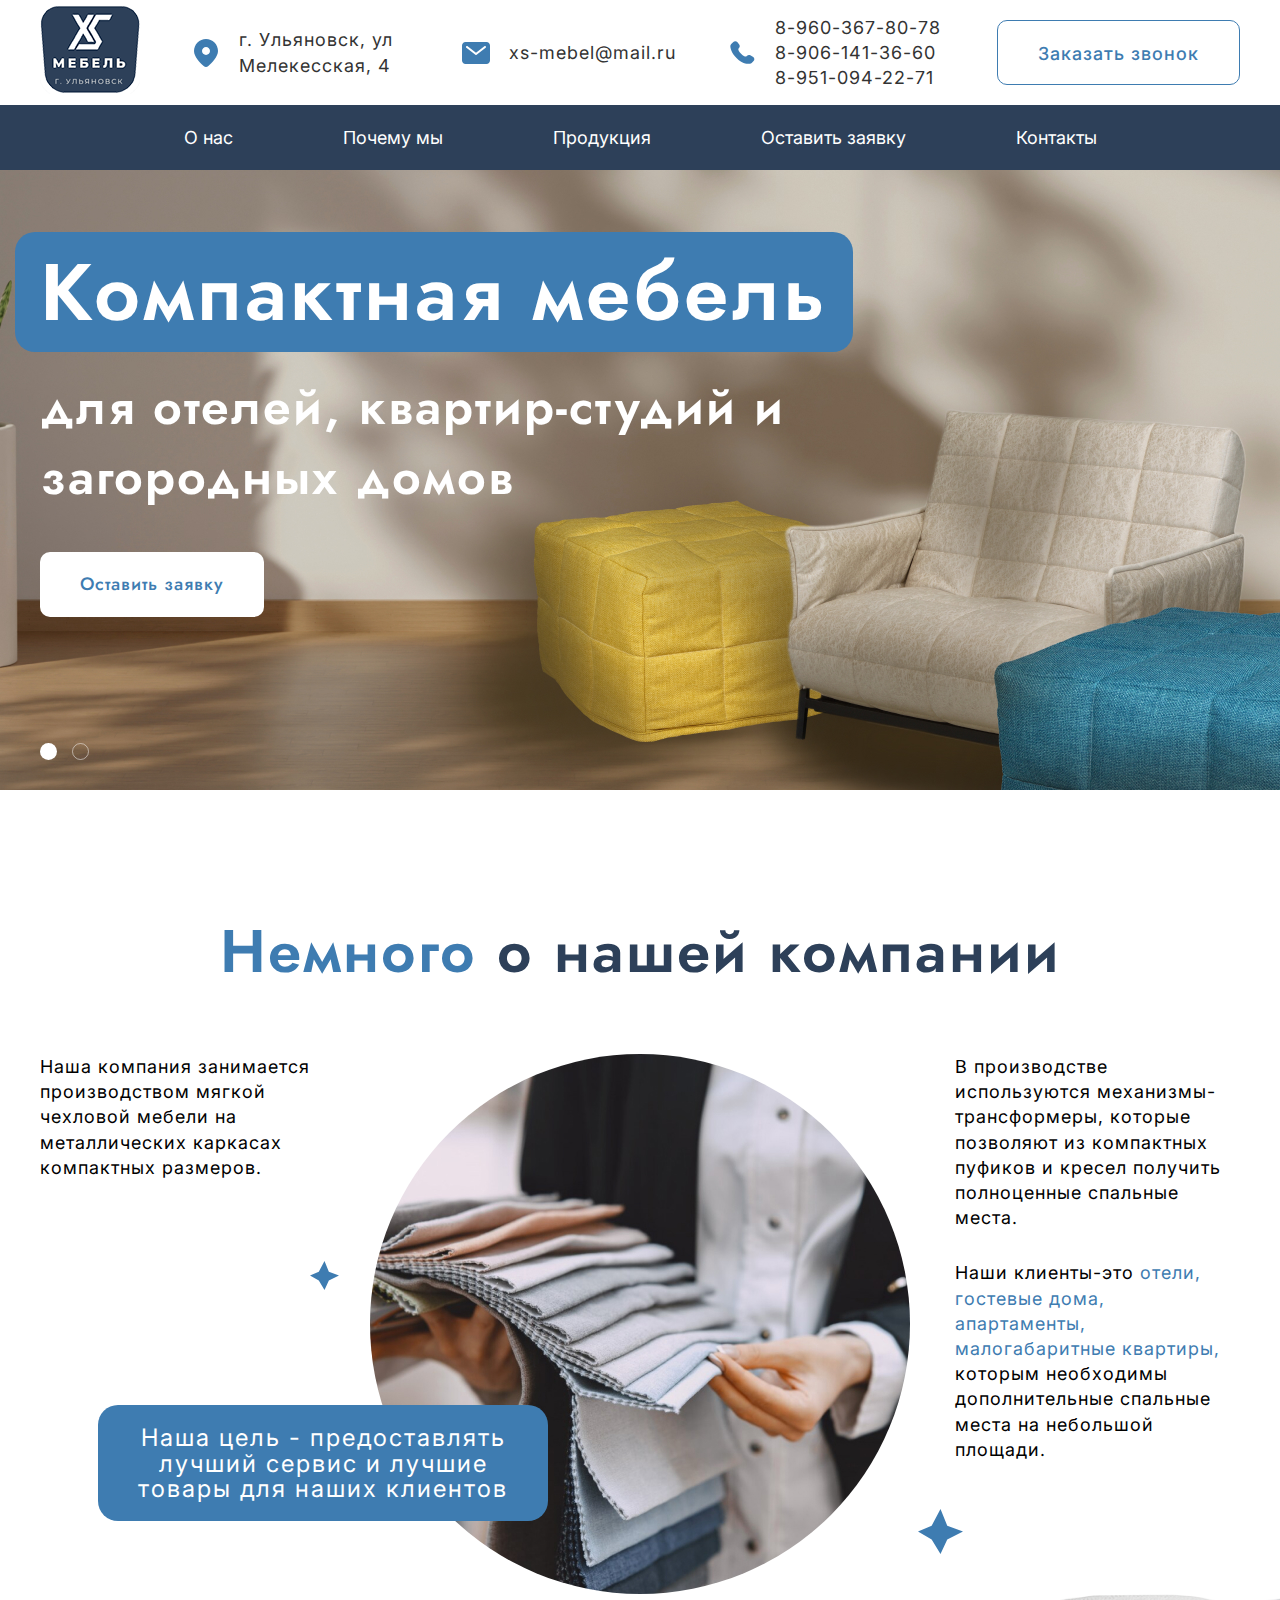
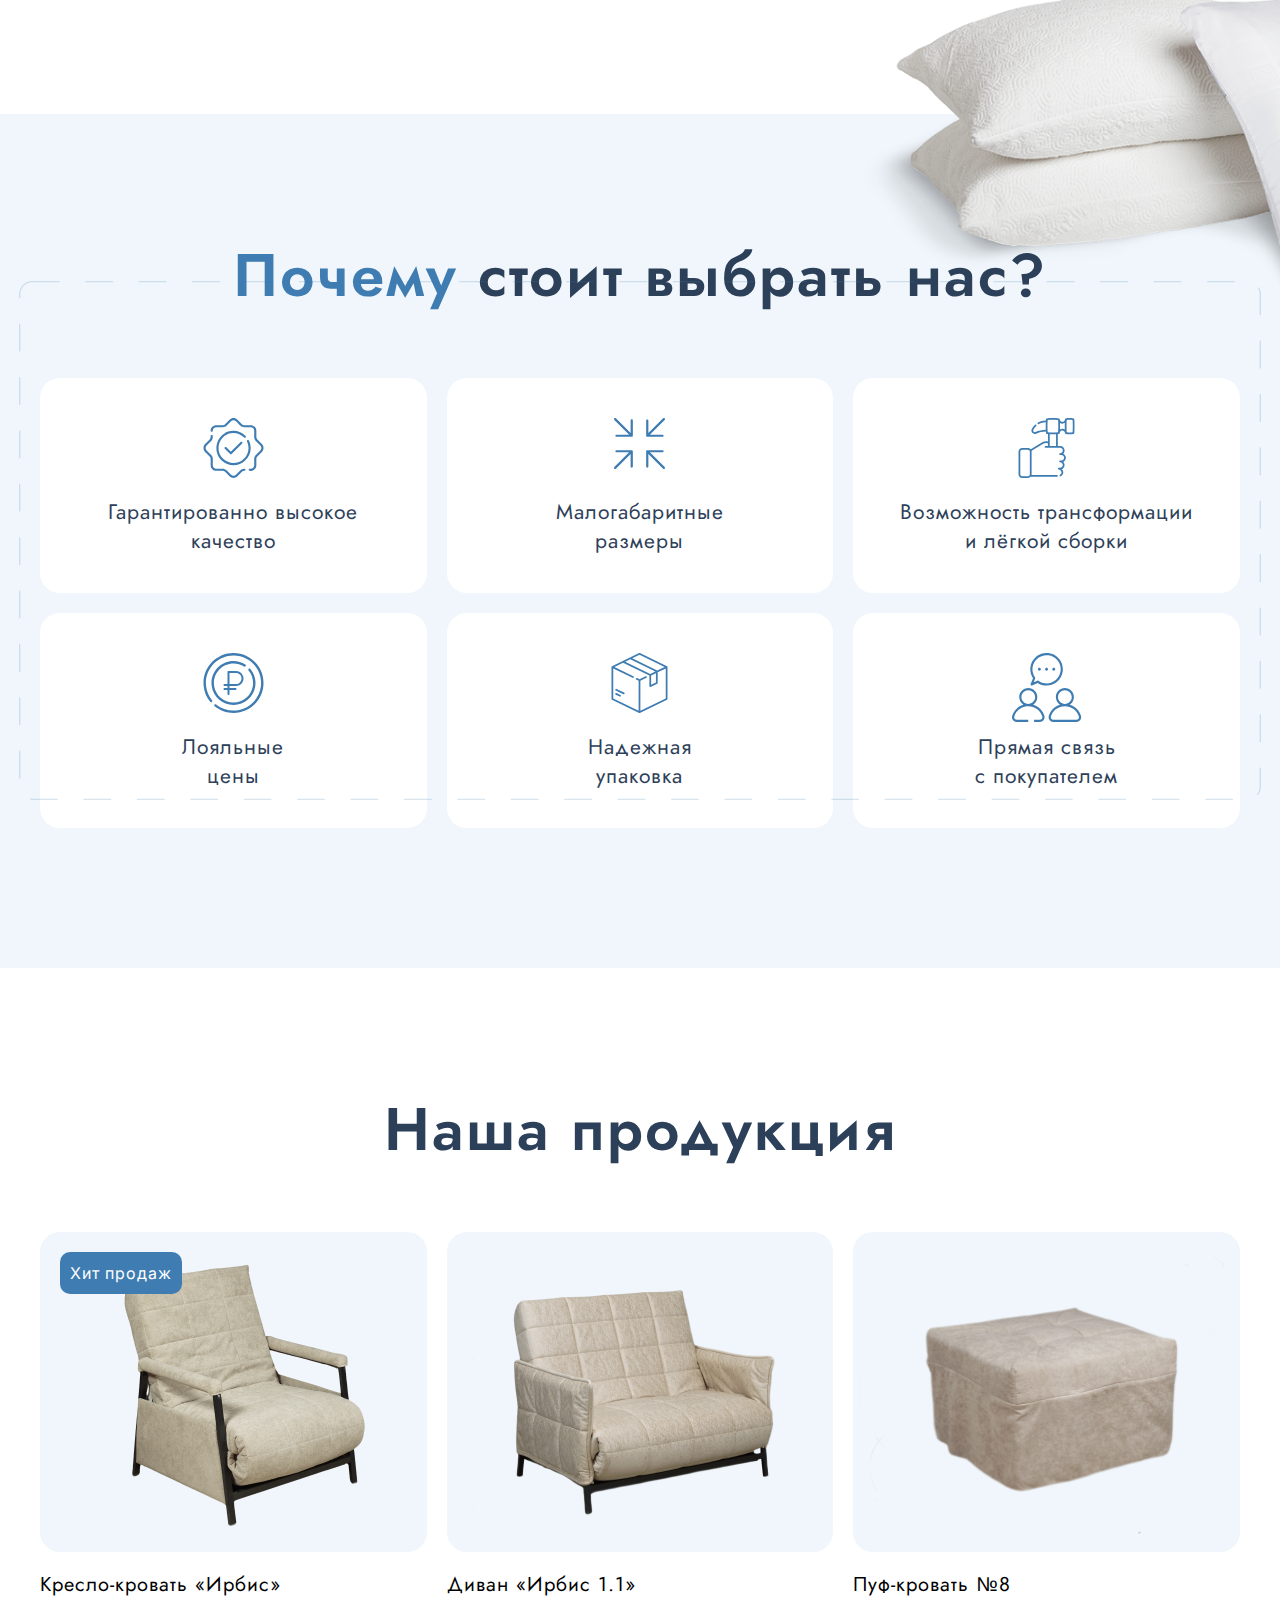
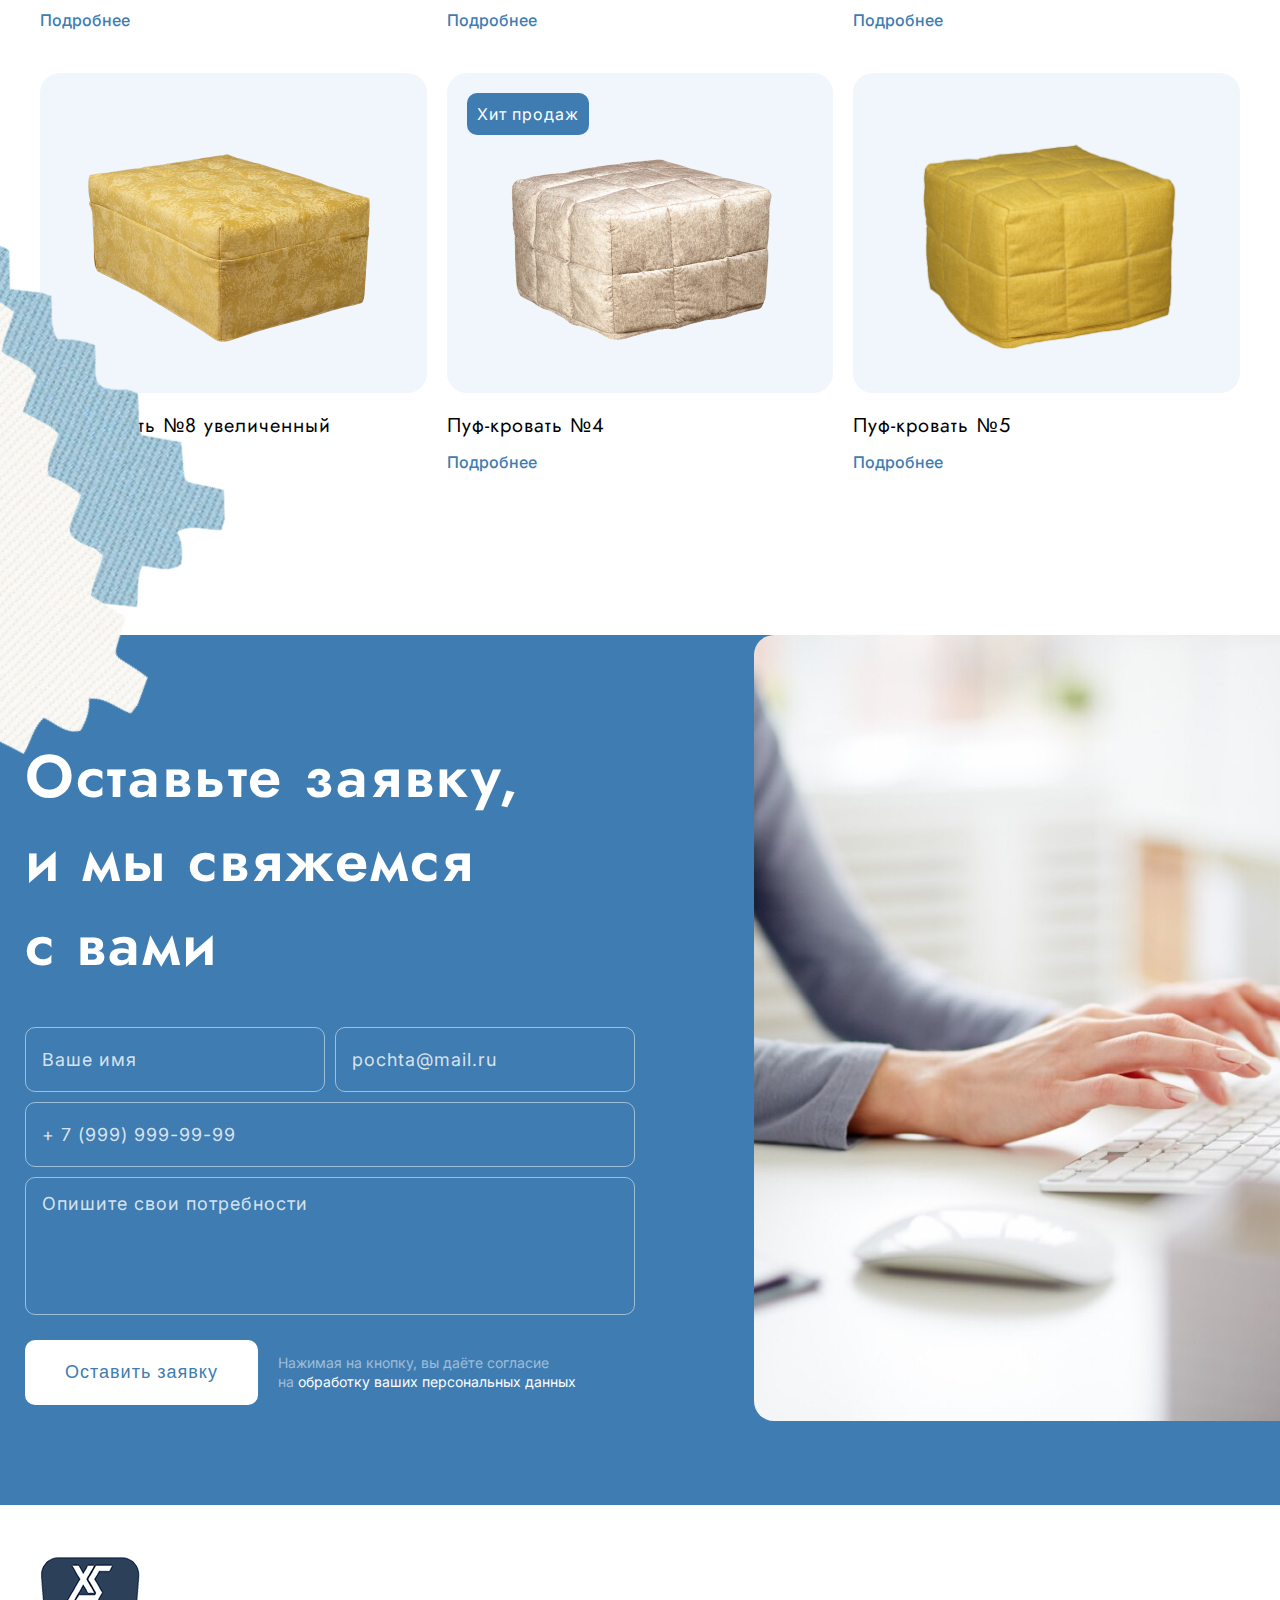
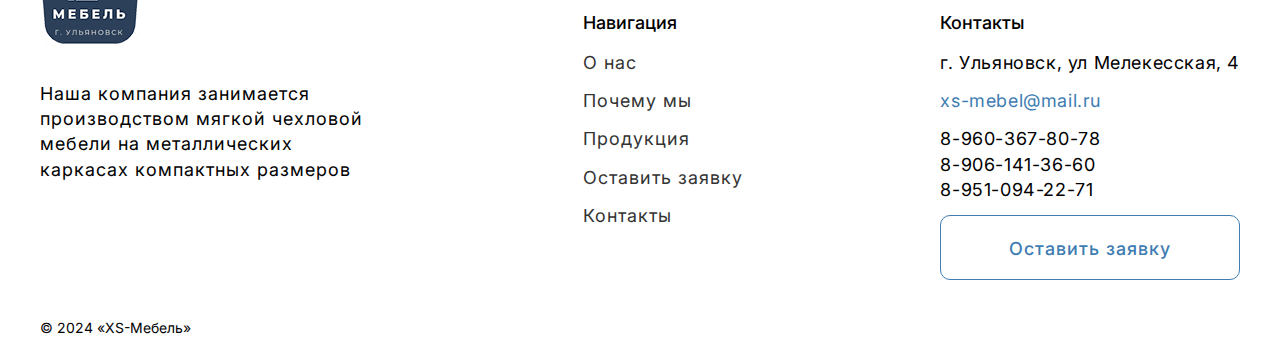
==== index.html @ f1bb25cf "init" ====
<!DOCTYPE html>
<html lang="en">
<head>
	<meta charset="UTF-8">
	<meta http-equiv="X-UA-Compatible" content="IE=edge">
	<meta name="viewport" content="width=device-width, initial-scale=1.0">
	<title>Document</title>
	<link rel="stylesheet" href="css/normalize.css">
	<link rel="stylesheet" href="css/swiper-bundle.min.css">
	<link rel="stylesheet" href="css/style.css">
	<link rel="stylesheet" href="css/media.css">

	<!--[if lt IE 9]>
		<script src="https://oss.maxcdn.com/html5shiv/3.7.2/html5shiv.min.js"></script>
		<script src="https://oss.maxcdn.com/respond/1.4.2/respond.min.js"></script>
	<![endif]-->

</head>
<body>
	<div class="page">
		<header class="header">
			<div class="container">
				<div class="header-row">
					<div class="logo">
						<a href="#"><img src="images/logo.png" alt=""></a>
					</div>
					<div class="header-contacts">
						<a href="#">
							<i class="icon-marker"></i>
							г. Ульяновск, ул Мелекесская, 4
						</a>
					</div>
					<div class="header-contacts">
						<a href="#">
							<i class="icon-mail"></i>
							xs-mebel@mail.ru
						</a>
					</div>
					<div class="header-contacts header-contacts__phone">
						<i class="icon-phone"></i>
						<div>
							<a href="tel:+89603678078">8-960-367-80-78</a>
							<a href="tel:+89061413660">8-906-141-36-60</a>
							<a href="tel:+89510942271">8-951-094-22-71</a>
						</div>
					</div>
					<div class="header-btn">
						<a href="#" class="button button-border">Заказать звонок</a>
					</div>
					<a class="menu-btn">
						<span></span>
					</a>
				</div>
			</div>
			<div class="navigation">
				<div class="sm-visible">
					<div class="navigation-title">
						Меню
					</div>
				</div>
				<ul class="navigation-list">
					<li><a href="#">О нас</a></li>
					<li><a href="#">Почему мы</a></li>
					<li><a href="#">Продукция</a></li>
					<li><a href="#">Оставить заявку</a></li>
					<li><a href="#">Контакты</a></li>
				</ul>
				<div class="sm-visible">
					<div class="header-contacts">
						<a href="#">
							<i class="icon-marker"></i>
							г. Ульяновск, ул Мелекесская, 4
						</a>
					</div>
					<div class="header-contacts">
						<a href="#">
							<i class="icon-mail"></i>
							xs-mebel@mail.ru
						</a>
					</div>
					<div class="header-contacts header-contacts__phone">
						<i class="icon-phone"></i>
						<div>
							<a href="tel:+89603678078">8-960-367-80-78</a>
							<a href="tel:+89061413660">8-906-141-36-60</a>
							<a href="tel:+89510942271">8-951-094-22-71</a>
						</div>
					</div>
				</div>
			</div>
		</header>
		<section class="section-slider">
			<div class="main-slider">
				<div class="swiper">
					<div class="swiper-wrapper">
						<div class="swiper-slide">
							<div class="slider-item" style="background-image: url(sources/slide1.jpg);">
								<div class="container">
									<div class="slider-item__title">
										<span>Компактная мебель</span>
									</div>
									<p>для отелей, квартир-студий и загородных домов</p>
									<div class="slider-item__btn">
										<a href="#" class="button button-base">Оставить заявку</a>
									</div>
								</div>
							</div>
						</div>
						<div class="swiper-slide">
							<div class="slider-item" style="background-image: url(sources/slide1.jpg);">
								<div class="container">
									<div class="slider-item__title">
										<span>Компактная мебель</span>
									</div>
									<p>для отелей, квартир-студий и загородных домов</p>
									<div class="slider-item__btn">
										<a href="#" class="button button-base">Оставить заявку</a>
									</div>
								</div>
							</div>
						</div>
					</div>
				</div>
				<div class="swiper-pagination"></div>
			</div>
		</section>
		<section class="section-about" id="section-about">
			<div class="container">
				<div class="section-title">
					<span>Немного</span> о нашей компании
				</div>
				<div class="about-row">
					<div class="about-col1">
						<div class="about-text">
							<p>Наша компания занимается производством мягкой чехловой мебели на металлических каркасах компактных  размеров.</p>
						</div>
					</div>
					<div class="about-col2">
						<div class="about-img">
							<img src="images/about-img.jpg" alt="">
							<div class="about-img__text">
								Наша цель - предоставлять лучший сервис и лучшие товары для наших клиентов
							</div>
						</div>
					</div>
					<div class="about-col3">
						<div class="about-text">
							<p>В производстве используются механизмы-трансформеры, которые позволяют из компактных пуфиков и кресел  получить полноценные спальные места.</p>
		
							<p>Наши клиенты-это <span>отели, гостевые дома, апартаменты, малогабаритные квартиры,</span> которым необходимы  дополнительные спальные места на небольшой площади.</p>
						</div>
					</div>
				</div>
			</div>
		</section>
		<section class="why-section">
			<div class="container">
				<div class="section-title">
					<span>Почему</span> стоит выбрать нас?
				</div>
				<div class="row why-row">
					<div class="col-4">
						<div class="why-item">
							<a href="#" class="why-item__link"></a>
							<div class="why-item__img">
								<img src="images/why-icon1.svg" alt="">
							</div>
							<span>Гарантированно высокое качество</span>
						</div>
					</div>
					<div class="col-4">
						<div class="why-item">
							<a href="#" class="why-item__link"></a>
							<div class="why-item__img">
								<img src="images/why-icon2.svg" alt="">
							</div>
							<span>Малогабаритные<br> размеры</span>
						</div>
					</div>
					<div class="col-4">
						<div class="why-item">
							<a href="#" class="why-item__link"></a>
							<div class="why-item__img">
								<img src="images/why-icon3.svg" alt="">
							</div>
							<span>Возможность трансформации<br> и лёгкой сборки</span>
						</div>
					</div>
					<div class="col-4">
						<div class="why-item">
							<a href="#" class="why-item__link"></a>
							<div class="why-item__img">
								<img src="images/why-icon4.svg" alt="">
							</div>
							<span>Лояльные<br> цены</span>
						</div>
					</div>
					<div class="col-4">
						<div class="why-item">
							<a href="#" class="why-item__link"></a>
							<div class="why-item__img">
								<img src="images/why-icon5.svg" alt="">
							</div>
							<span>Надежная<br> упаковка</span>
						</div>
					</div>
					<div class="col-4">
						<div class="why-item">
							<div class="why-item__img">
								<img src="images/why-icon6.svg" alt="">
							</div>
							<span>Прямая связь<br> с покупателем</span>
						</div>
					</div>
				</div>
			</div>
			<div class="why-bg"></div>
		</section>
		<section class="product-section">
			<div class="container">
				<div class="section-title">
					Наша продукция
				</div>
				<div class="row product-row">
					<div class="col-4">
						<div class="product-item">
							<div class="product-item__tag">Хит продаж</div>
							<div class="product-item__img">
								<a href="#"><img src="sources/product1.png" alt=""></a>
							</div>
							<div class="product-item__desc">
								<div class="product-item__title">Кресло-кровать «Ирбис»</div>
							</div>
							<div class="product-item__more">
								<a href="#">Подробнее</a>
							</div>
						</div>
					</div>
					<div class="col-4">
						<div class="product-item">
							<div class="product-item__img">
								<a href="#"><img src="sources/product2.png" alt=""></a>
							</div>
							<div class="product-item__desc">
								<div class="product-item__title">Диван «Ирбис 1.1»</div>
							</div>
							<div class="product-item__more">
								<a href="#">Подробнее</a>
							</div>
						</div>
					</div>
					<div class="col-4">
						<div class="product-item">
							<div class="product-item__img">
								<a href="#"><img src="sources/product3.png" alt=""></a>
							</div>
							<div class="product-item__desc">
								<div class="product-item__title">Пуф-кровать №8</div>
							</div>
							<div class="product-item__more">
								<a href="#">Подробнее</a>
							</div>
						</div>
					</div>
					<div class="col-4">
						<div class="product-item">
							<div class="product-item__img">
								<a href="#"><img src="sources/product4.png" alt=""></a>
							</div>
							<div class="product-item__desc">
								<div class="product-item__title">Пуф-кровать №8 увеличенный </div>
							</div>
							<div class="product-item__more">
								<a href="#">Подробнее</a>
							</div>
						</div>
					</div>
					<div class="col-4">
						<div class="product-item">
							<div class="product-item__tag">Хит продаж</div>
							<div class="product-item__img">
								<a href="#"><img src="sources/product5.png" alt=""></a>
							</div>
							<div class="product-item__desc">
								<div class="product-item__title">Пуф-кровать №4</div>
							</div>
							<div class="product-item__more">
								<a href="#">Подробнее</a>
							</div>
						</div>
					</div>
					<div class="col-4">
						<div class="product-item">
							<div class="product-item__img">
								<a href="#"><img src="sources/product6.png" alt=""></a>
							</div>
							<div class="product-item__desc">
								<div class="product-item__title">Пуф-кровать №5</div>
							</div>
							<div class="product-item__more">
								<a href="#">Подробнее</a>
							</div>
						</div>
					</div>
				</div>
			</div>
		</section>
		<section class="contact-section">
			<div class="contact-row">
				<div class="contact-col">
					<div class="section-title">
						Оставьте заявку, и мы свяжемся с вами
					</div>
					<div class="contact-form">
						<div class="contact-form__row">
							<div class="contact-form__col">
								<input type="text" class="input" placeholder="Ваше имя">
							</div>
							<div class="contact-form__col">
								<input type="text" class="input" placeholder="pochta@mail.ru">
								<!-- <input type="text" class="input error-input" placeholder="pochta@mail.ru"> -->
							</div>
						</div>
						<div class="contact-form__row">
							<div class="contact-form__col">
								<input type="text" class="input" placeholder="+ 7 (999) 999-99-99">
							</div>
						</div>
						<div class="contact-form__row">
							<div class="contact-form__col">
								<textarea name="" id="" class="textarea" placeholder="Опишите свои потребности"></textarea>
							</div>
						</div>
						<div class="contact-form__control">
							<div class="contact-form__btn">
								<button class="button button-white">
									Оставить заявку
								</button>
							</div>
							<div class="contact-form__text">
								Нажимая на кнопку, вы даёте согласие<br> на <a href="#">обработку ваших персональных данных</a>
							</div>
						</div>
					</div>
				</div>
				<div class="contact-img"></div>
			</div>
		</section>
		<footer class="footer">
			<div class="container">
				<div class="footer-row">
					<div class="footer-col1">
						<div class="f-logo">
							<a href="#"><img src="images/logo.png" alt=""></a>
						</div>
						<div class="footer-text">
							Наша компания занимается производством мягкой чехловой мебели на металлических каркасах компактных  размеров
						</div>
					</div>
					<div class="footer-col2">
						<h3>Навигация</h3>
						<ul class="footer-nav">
							<li><a href="#">О нас</a></li>
							<li><a href="#">Почему мы</a></li>
							<li><a href="#">Продукция</a></li>
							<li><a href="#">Оставить заявку</a></li>
							<li><a href="#">Контакты</a></li>
						</ul>
					</div>
					<div class="footer-col3">
						<h3>Контакты</h3>
						<div class="footer-contact">
							г. Ульяновск, ул Мелекесская, 4
						</div>
						<div class="footer-contact">
							<a href="mailto:xs-mebel@mail.ru">xs-mebel@mail.ru</a>
						</div>
						<div class="footer-contact">
							8-960-367-80-78 <br>
							8-906-141-36-60 <br>
							8-951-094-22-71
						</div>
						<div class="footer-contact__btn">
							<a href="#" class="button button-border">Оставить заявку</a>
						</div>
					</div>
				</div>
				<div class="copyright">
					© 2024 «XS-Мебель»
				</div>
			</div>
		</footer>
	</div>
	<script src="js/jquery-3.4.1.min.js"></script>
	<script src="js/swiper-bundle.min.js"></script>
	<script src="js/script.js"></script>

</body>
</html>
---- css/style.css ----
@import url("https://fonts.googleapis.com/css2?family=Inter:wght@100..900&family=Jost:ital,wght@0,100..900;1,100..900&display=swap");
body {
  font-family: "Inter", sans-serif;
  font-size: 18px;
  line-height: 140%;
}

.clearfix:before,
.clearfix:after {
  content: " ";
  display: table;
}

.clearfix:after {
  clear: both;
}

:root {
  --color-black: #333333;
  --main-blue: #3E7CB1;
  --main-accent: #2D4059;
}

* {
  box-sizing: border-box;
  -webkit-box-sizing: border-box;
  -moz-box-sizing: border-box;
  -o-box-sizing: border-box;
  outline: none;
}

.page {
  overflow: hidden;
  position: relative;
}

.container {
  max-width: 1230px;
  padding: 0 15px;
  margin: 0 auto;
}

.header-row {
  height: 105px;
  display: flex;
  align-items: center;
}

.header-contacts {
  display: flex;
  align-items: center;
  max-width: 220px;
  font-size: 18px;
  letter-spacing: 1px;
  line-height: 140%;
  margin-right: 50px;
}

.header-contacts a {
  color: var(--color-black);
  display: flex;
  align-items: center;
  text-decoration: none;
}

.logo {
  margin-right: 50px;
}

.icon-marker {
  display: inline-block;
  width: 32px;
  min-width: 32px;
  height: 32px;
  background: url(../images/marker.svg) no-repeat center;
  margin-right: 17px;
}

.icon-mail {
  display: inline-block;
  width: 32px;
  min-width: 32px;
  height: 32px;
  background: url(../images/mail.svg) no-repeat center;
  margin-right: 17px;
}

.icon-phone {
  display: inline-block;
  width: 32px;
  min-width: 32px;
  height: 32px;
  background: url(../images/phone.svg) no-repeat center;
  margin-right: 17px;
}

.header-btn {
  margin-left: auto;
}

.button {
  height: 65px;
  line-height: 65px;
  display: inline-block;
  border-radius: 10px;
  text-decoration: none;
  padding: 0 40px;
  font-size: 18px;
  letter-spacing: 1px;
  font-weight: 500;
  transition: all ease .3s;
  text-align: center;
  cursor: pointer;
}

.button.button-border {
  border: 1px solid var(--main-blue);
  color: var(--main-blue);
}

.button.button-border:hover {
  background: var(--main-blue);
  color: #fff;
}

.button.button-base {
  background: #fff;
  color: var(--main-blue);
}

.button.button-base:hover {
  background: var(--main-blue);
  color: #fff;
}

.button.button-white {
  background: #fff;
  color: var(--main-blue);
  border: none;
}

.button.button-white:hover {
  opacity: .8;
}

.navigation {
  background: var(--main-accent);
}

.navigation-list {
  display: flex;
  justify-content: center;
  height: 65px;
  align-items: center;
  margin: 0;
  padding: 0;
  list-style: none;
}

.navigation-list li {
  margin: 0 55px;
}

.navigation-list li a {
  color: #fff;
  text-decoration: none;
  position: relative;
}

.navigation-list li a:before {
  content: "";
  display: block;
  position: absolute;
  left: 50%;
  transform: translate(-50%, 0);
  height: 2px;
  background: #fff;
  width: 0%;
  bottom: -3px;
  transition: all ease .3s;
}

.navigation-list li a:hover:before {
  width: 100%;
}

.slider-item {
  height: 620px;
  background-size: cover;
  background-repeat: no-repeat;
  background-position: center;
  padding-top: 62px;
  font-family: "Jost", sans-serif;
  color: #fff;
}

.slider-item p {
  font-size: 50px;
  margin: 0 0 40px;
  line-height: 140%;
  letter-spacing: 2px;
  font-weight: 600;
  max-width: 860px;
}

.slider-item__title {
  margin-left: -25px;
  margin-bottom: 20px;
  max-width: 860px;
}

.slider-item__title span {
  display: inline-block;
  background: var(--main-blue);
  font-size: 80px;
  line-height: 150%;
  font-weight: 600;
  border-radius: 20px;
  padding: 0 25px;
  letter-spacing: 3px;
}

.main-slider {
  position: relative;
}

.main-slider .swiper-pagination {
  max-width: 1200px;
  left: 50% !important;
  transform: translate(-50%, 0);
  width: 100%;
  display: flex;
  align-items: flex-start;
  bottom: 30px !important;
}

.main-slider .swiper-pagination .swiper-pagination-bullet {
  background: transparent !important;
  border: 1px solid rgba(255, 255, 255, 0.5);
  opacity: 1 !important;
  width: 17px;
  height: 17px;
  margin: 0 15px 0 0 !important;
}

.main-slider .swiper-pagination .swiper-pagination-bullet.swiper-pagination-bullet-active {
  background: #fff !important;
}

.section-about {
  padding: 120px 0;
}

.section-title {
  text-align: center;
  font-family: "Jost", sans-serif;
  font-size: 60px;
  letter-spacing: 2px;
  line-height: 140%;
  font-weight: 600;
  margin-bottom: 60px;
  color: var(--main-accent);
}

.section-title span {
  color: var(--main-blue);
}

.about-row {
  display: flex;
  justify-content: space-between;
}

.about-col1 {
  max-width: 285px;
}

.about-img {
  width: 540px;
  height: 540px;
  position: relative;
}

.about-img img {
  display: block;
  width: 100%;
  height: 100%;
  border-radius: 50%;
}

.about-img:after, .about-img:before {
  content: "";
  display: block;
  position: absolute;
  background: url(../images/star.svg) no-repeat center;
  background-size: 100%;
}

.about-img:after {
  width: 29px;
  height: 29px;
  left: -60px;
  top: 207px;
}

.about-img:before {
  width: 45px;
  height: 45px;
  right: -53px;
  bottom: 40px;
}

.about-col3 {
  max-width: 285px;
}

.about-text {
  letter-spacing: 1px;
}

.about-text p {
  margin: 0 0 30px;
}

.about-text p span {
  color: var(--main-blue);
}

.about-img__text {
  position: absolute;
  width: 450px;
  background: var(--main-blue);
  color: #fff;
  font-size: 24px;
  letter-spacing: 2px;
  text-align: center;
  padding: 20px 30px;
  border-radius: 20px;
  bottom: 73px;
  left: -272px;
}

.why-section {
  padding: 120px 0;
  background: #F0F6FB;
  position: relative;
}

.why-section:before {
  content: "";
  display: block;
  position: absolute;
  width: 443px;
  height: 370px;
  right: 0;
  top: -148px;
  z-index: 2;
  background: url(../images/why-img1.png) no-repeat center;
}

.why-bg {
  position: absolute;
  width: 100%;
  height: 100%;
  top: 0;
  background: url(../images/border.svg) no-repeat center;
  background-size: 97%;
  pointer-events: none;
}

.row {
  display: flex;
  margin: 0 -10px;
  flex-wrap: wrap;
}

.col-4 {
  width: 33.333%;
  padding: 0 10px;
}

.why-item {
  background: #fff;
  border-radius: 20px;
  height: 215px;
  padding: 40px 30px;
  text-align: center;
  font-family: "Jost", sans-serif;
  margin-bottom: 20px;
  position: relative;
}

.why-item span {
  display: block;
  color: var(--main-accent);
  font-size: 21px;
  letter-spacing: 1px;
  line-height: 140%;
}

.why-item__link {
  position: absolute;
  width: 100%;
  height: 100%;
  left: 0;
  top: 0;
  z-index: 2;
}

.why-item__img {
  height: 60px;
  margin-bottom: 20px;
}

.product-section {
  padding: 120px 0;
  position: relative;
}

.product-section:after {
  content: "";
  display: block;
  position: absolute;
  left: 0;
  bottom: -120px;
  width: 226px;
  height: 511px;
  background: url(../images/product-bg.png) no-repeat center;
}

.product-item__img {
  background: #F0F6FB;
  border-radius: 20px;
  margin-bottom: 20px;
  height: 320px;
  position: relative;
}

.product-item__img img {
  display: block;
  max-width: 100%;
  max-height: 100%;
  object-fit: cover;
  transition: all ease .6s;
}

.product-item__img a {
  display: flex;
  justify-content: center;
  align-items: center;
  width: 100%;
  height: 100%;
  position: absolute;
}

.product-item__img:hover img {
  transform: scale(1.1);
}

.product-item {
  position: relative;
  margin-bottom: 40px;
}

.product-item__tag {
  position: absolute;
  z-index: 2;
  left: 20px;
  top: 20px;
  background: var(--main-blue);
  color: #fff;
  height: 42px;
  line-height: 42px;
  font-size: 16px;
  letter-spacing: 1px;
  padding: 0 10px;
  border-radius: 10px;
}

.product-item__title {
  font-size: 20px;
  font-family: "Jost", sans-serif;
  letter-spacing: 1px;
  margin-bottom: 10px;
}

.product-item__more a {
  color: var(--main-blue);
  text-decoration: none;
  font-size: 16px;
  font-weight: 500;
}

.contact-section {
  background: var(--main-blue);
}

.contact-col {
  padding: 100px 95px 100px calc((100vw - 1230px) / 2);
}

.contact-col .section-title {
  color: #fff;
  text-align: left;
  margin-bottom: 40px;
}

.contact-row {
  display: flex;
}

.contact-img {
  min-width: 41.0934%;
  height: 786px;
  background: url(../images/contact-bg.jpg) no-repeat center;
  margin-left: auto;
  border-radius: 20px 0 0 20px;
}

.input {
  display: block;
  height: 65px;
  border-radius: 10px;
  padding: 0 16px;
  border: 1px solid rgba(255, 255, 255, 0.5);
  background: transparent;
  font-size: 18px;
  color: #fff;
  font-family: "Inter", sans-serif;
  letter-spacing: 1px;
  width: 100%;
}

.input::placeholder {
  color: rgba(255, 255, 255, 0.8);
}

.input.error-input {
  border-color: #E82828;
  color: #E82828;
}

.input.error-input::placeholder {
  color: #E82828;
}

.textarea {
  display: block;
  height: 138px;
  border-radius: 10px;
  padding: 16px;
  border: 1px solid rgba(255, 255, 255, 0.5);
  background: transparent;
  font-size: 18px;
  color: #fff;
  font-family: "Inter", sans-serif;
  letter-spacing: 1px;
  width: 100%;
  resize: none;
}

.textarea::placeholder {
  color: rgba(255, 255, 255, 0.8);
}

.contact-form__row {
  display: flex;
  justify-content: space-between;
  gap: 10px;
  margin-bottom: 10px;
}

.contact-form__col {
  flex: 1;
}

.contact-form {
  max-width: 610px;
}

.contact-form__control {
  margin-top: 25px;
  display: flex;
  align-items: center;
}

.contact-form__text {
  color: rgba(255, 255, 255, 0.5);
  font-size: 14px;
  line-height: 140%;
}

.contact-form__text a {
  color: #fff;
  text-decoration: none;
}

.contact-form__btn {
  margin-right: 20px;
}

.footer {
  padding: 50px 0 20px;
}

.footer h3 {
  margin: 0 0 15px;
  font-size: 18px;
  font-weight: 500;
}

.footer-row {
  display: flex;
  justify-content: space-between;
  margin-bottom: 35px;
}

.footer-col1 {
  max-width: 345px;
}

.footer-text {
  letter-spacing: 1px;
}

.f-logo {
  margin-bottom: 30px;
}

.footer-nav {
  margin: 0;
  padding: 0;
  list-style: none;
}

.footer-nav li {
  margin-bottom: 13px;
}

.footer-nav li a {
  letter-spacing: 1px;
  color: #333;
  text-decoration: none;
}

.footer-nav li a:hover {
  color: var(--main-blue);
}

.footer-col3 {
  max-width: 313px;
  padding-top: 55px;
}

.footer-col2 {
  padding-top: 55px;
}

.footer-contact__btn .button {
  width: 100%;
}

.footer-contact {
  margin-bottom: 13px;
  letter-spacing: 0.6px;
}

.footer-contact a {
  color: var(--main-blue);
  text-decoration: none;
}

.copyright {
  font-size: 14px;
}

.menu-btn {
  display: none;
  position: relative;
}

.menu-btn span {
  display: block;
  height: 2px;
  width: 32px;
  position: relative;
  background: #fff;
  right: 0;
  margin-top: -2.5px;
  transition: all ease .3s;
  border-radius: 2px;
}

.menu-btn span:before,
.menu-btn span:after {
  content: " ";
  display: block;
  height: 2px;
  width: 32px;
  position: absolute;
  background: #fff;
  border-radius: 2px;
  right: 0;
}

.menu-btn span:before {
  top: -10px;
  transition-property: top, transform;
  transition-duration: 0.2s;
}

.menu-btn span:after {
  bottom: -10px;
  transition-property: bottom, transform;
  transition-duration: 0.2s;
}

.menu-btn.active span {
  background: transparent;
}

.menu-btn.active span:before {
  top: 0;
  transform: rotate(45deg);
  -webkit-transform: rotate(45deg);
  -moz-transform: rotate(45deg);
  -o-transform: rotate(45deg);
}

.menu-btn.active span:after {
  bottom: 0;
  transform: rotate(-45deg);
  -webkit-transform: rotate(-45deg);
  -moz-transform: rotate(-45deg);
  -o-transform: rotate(-45deg);
}

.sm-visible {
  display: none;
}

.overlay {
  position: fixed;
  left: 0;
  top: 0;
  width: 100vw;
  height: 100vh;
  background: rgba(0, 0, 0, 0.4);
  z-index: 10;
}

.breadcrumbs {
  margin: 40px 0 80px;
}

.breadcrumbs-list {
  margin: 0;
  padding: 0;
  list-style: none;
  display: flex;
}

.breadcrumbs-list li {
  margin-right: 15px;
  color: var(--main-blue);
  position: relative;
  font-size: 14px;
}

.breadcrumbs-list li:after {
  content: "/";
  display: block;
  position: absolute;
  top: 0;
  right: -11px;
  color: #333;
}

.breadcrumbs-list li:last-child:after {
  display: none;
}

.breadcrumbs-list li a {
  color: #333;
  text-decoration: none;
}

.product-row {
  display: flex;
}

.product-img {
  width: 585px;
  margin-right: 82px;
}

.product-slider {
  background: #F0F6FB;
  border-radius: 20px;
  margin-bottom: 10px;
}

.product-slider img {
  max-width: 100%;
}

.product-thumb {
  position: relative;
}

.product-thumb .swiper-slide {
  width: 149px;
}

.product-thumb .swiper-button-next,
.product-thumb .swiper-button-prev {
  width: 64px;
  height: 64px;
  border-radius: 50%;
  border: 4px solid #F0F6FB;
  top: 50%;
  margin-top: -32px;
  background: #fff url(../images/slide-arrow2.svg) no-repeat center;
}

.product-thumb .swiper-button-next::after,
.product-thumb .swiper-button-prev::after {
  display: none;
}

.product-thumb .swiper-button-next:hover,
.product-thumb .swiper-button-prev:hover {
  background: var(--main-blue) url(../images/slide-arrow.svg) no-repeat center;
}

.product-thumb .swiper-button-prev {
  transform: rotate(180deg);
  left: -32px;
}

.product-thumb .swiper-button-next {
  right: -32px;
}

.product-thumb__img {
  height: 122px;
  background: #F0F6FB;
  border-radius: 20px;
  cursor: pointer;
}

.product-thumb__img img {
  width: 100%;
  transition: all ease .3s;
}

.swiper-slide-thumb-active .product-thumb__img img {
  transform: scale(1.1);
}

.product-desc {
  flex: 1;
}

.product-title {
  font-size: 60px;
  font-weight: 600;
  font-family: "Jost", sans-serif;
  color: var(--main-accent);
  letter-spacing: 2px;
  margin-bottom: 20px;
  line-height: 140%;
}

.product-text {
  letter-spacing: 1px;
  margin-bottom: 47px;
}

.product-info__list {
  margin: 0;
  padding: 0;
  list-style: none;
}

.product-info__list li {
  display: flex;
  justify-content: space-between;
  margin-bottom: 25px;
  align-items: center;
}

.product-info__list li span:first-child {
  color: #8896A7;
  font-size: 16px;
  font-weight: 500;
}

.product-info__list li span:last-child {
  color: #2D4059;
  font-size: 18px;
  white-space: nowrap;
}

.jq-selectbox {
  position: relative;
}

.jq-selectbox select {
  display: none;
}

.jq-selectbox__select {
  height: 80px;
  line-height: 80px;
  background: #F0F6FB;
  padding: 0 80px 0 20px;
  border-radius: 10px;
  font-size: 16px;
  color: var(--main-blue);
  cursor: pointer;
  position: relative;
}

.jq-selectbox__trigger-arrow {
  width: 40px;
  height: 40px;
  background: url(../images/slide-arrow2.svg) no-repeat center;
  position: absolute;
  top: 20px;
  right: 20px;
  transform: rotate(90deg);
}

.jq-selectbox__dropdown {
  position: absolute;
  background: #F0F6FB;
  border-radius: 10px;
  width: 100%;
  margin-top: 8px;
}

.jq-selectbox__dropdown ul {
  margin: 0;
  padding: 0;
  list-style: none;
  padding: 20px;
  max-height: 188px;
  overflow: auto;
}

.jq-selectbox__dropdown ul li {
  font-size: 16px;
  font-weight: 500;
  margin-bottom: 20px;
  color: var(--main-blue);
  cursor: pointer;
}

.jq-selectbox__dropdown ul li:last-child {
  margin-bottom: 0;
}

.jq-selectbox__dropdown ul li:hover {
  color: var(--main-accent);
}

.jq-selectbox__dropdown ul::-webkit-scrollbar {
  width: 6px;
}

.jq-selectbox__dropdown ul::-webkit-scrollbar-track {
  background: transparent;
}

.jq-selectbox__dropdown ul::-webkit-scrollbar-thumb {
  background: var(--main-blue);
  border-radius: 20px;
}

.product-btn .button {
  width: 100%;
}

.product-select {
  margin-bottom: 15px;
}

.product-select h3 {
  margin: 0 0 10px;
  font-size: 16px;
  font-weight: 500;
  letter-spacing: 1px;
}

.product {
  margin-bottom: 120px;
}

.more-section {
  padding-top: 0 !important;
}

.more-section .section-title {
  text-align: left;
}
/*# sourceMappingURL=style.css.map */
---- css/media.css ----
@media (max-width: 1250px) {
  .container {
    max-width: 1000px;
  }
  body {
    font-size: 16px;
  }
  .logo {
    margin-right: 28px;
  }
  .logo img {
    width: 87px;
  }
  .header-contacts {
    font-size: 16px;
    width: 195px;
    margin-right: 15px;
  }
  .header-btn .button {
    padding: 0 17px;
  }
  .icon-marker {
    margin-right: 10px;
  }
  .icon-mail {
    margin-right: 10px;
  }
  .icon-phone {
    margin-right: 10px;
  }
  .about-img {
    width: 370px;
    height: 370px;
  }
  .about-img:before {
    right: -31px;
    bottom: -44px;
  }
  .about-img:after {
    left: -67px;
    top: 142px;
  }
  .about-col3 {
    max-width: 258px;
  }
  .about-text p {
    margin-bottom: 20px;
  }
  .about-img__text {
    bottom: 30px;
    left: -255px;
    font-size: 20px;
    line-height: 140%;
    letter-spacing: 2px;
    width: 412px;
  }
  .why-bg {
    display: none;
  }
  .why-section {
    padding: 100px 0;
  }
  .why-section:before {
    display: none;
  }
  .why-item {
    height: 247px;
  }
  .product-section:after {
    display: none;
  }
  .contact-col {
    padding-left: 15px;
  }
  .contact-img {
    min-width: 36.8%;
  }
  .footer-col1 {
    max-width: 283px;
  }
  .main-slider .swiper-pagination {
    max-width: 980px;
  }
  .product-img {
    width: 444px;
    margin-right: 46px;
  }
  .product-slider__img {
    height: 540px;
    display: flex;
    justify-content: center;
    align-items: center;
  }
  .product-thumb {
    margin: 0 20px;
  }
  .product-text {
    font-size: 16px;
  }
}

@media (max-width: 1000px) {
  .container {
    max-width: 768px;
  }
  .menu-btn {
    display: flex;
    width: 65px;
    height: 65px;
    background: #3E7CB1;
    border-radius: 50%;
    justify-content: center;
    align-items: center;
    margin-left: 20px;
    z-index: 13;
    cursor: pointer;
  }
  .menu-btn:hover {
    background: #2D4059;
  }
  .header-row .header-contacts {
    display: none;
  }
  .header-btn .button {
    padding: 0 40px;
  }
  .navigation {
    position: absolute;
    background: #fff;
    width: calc(420px + ((100vw - 768px) / 2));
    z-index: 12;
    right: 0;
    top: 0;
    height: 100vh;
    padding-right: calc((100vw - 768px) / 2);
    padding-top: 40px;
    padding-left: 40px;
    transform: translate(100%, 0);
    transition: all ease-in-out .3s;
  }
  .navigation.open {
    transform: translate(0, 0);
  }
  .navigation-list {
    flex-direction: column;
    height: auto;
    align-items: flex-start;
    border-bottom: 1px solid rgba(62, 124, 177, 0.2);
    margin: 0 -40px 40px -40px;
    padding: 0 40px 40px 40px;
  }
  .navigation-list li {
    margin: 0 0 40px;
  }
  .navigation-list li a {
    color: #333;
  }
  .navigation-list li:last-child {
    margin-bottom: 0;
  }
  .sm-visible {
    display: block;
  }
  .navigation-title {
    color: #2D4059;
    font-size: 45px;
    font-weight: 600;
    font-family: "Jost", sans-serif;
    margin-bottom: 50px;
  }
  .header-contacts {
    max-width: 100%;
    width: 100%;
    margin: 0 0 45px;
  }
  .slider-item__title {
    margin-left: -10px;
  }
  .slider-item__title span {
    font-size: 60px;
    line-height: 140%;
  }
  .slider-item {
    height: 460px;
    padding-top: 35px;
  }
  .slider-item p {
    font-size: 40px;
  }
  .main-slider .swiper-pagination {
    max-width: 738px;
  }
  .section-title {
    font-size: 45px;
    margin-bottom: 40px;
  }
  .section-about {
    padding: 100px 0;
  }
  .about-row {
    flex-direction: column;
    position: relative;
  }
  .about-img {
    position: absolute;
    right: 0;
    top: 0;
    width: 338px;
    height: 338px;
  }
  .about-img:before {
    display: none;
  }
  .about-img:after {
    left: -30px;
    top: 45px;
  }
  .about-col1,
  .about-col3 {
    width: 47%;
    max-width: 100%;
  }
  .about-img__text {
    width: 357px;
    bottom: -55px;
    left: 50%;
    transform: translate(-50%, 0);
  }
  .why-section {
    padding: 80px 0;
  }
  .why-row .col-4 {
    width: 50%;
  }
  .why-item {
    height: 218px;
  }
  .product-section {
    padding: 100px 0;
  }
  .product-row .col-4 {
    width: 50%;
  }
  .contact-row {
    flex-direction: column-reverse;
  }
  .contact-img {
    height: 264px;
    width: 100%;
    background-size: cover;
    border-radius: 0 0 20px 20px;
  }
  .contact-col {
    width: 100%;
    padding: 40px 15px 80px;
  }
  .contact-form {
    max-width: 100%;
  }
  .footer-col2 {
    display: none;
  }
  .footer-col3 {
    padding-top: 0;
  }
  .main-slider .swiper-pagination {
    padding: 0 10px;
  }
  .breadcrumbs {
    margin: 40px 0;
  }
  .product .product-row {
    flex-direction: column;
  }
  .product-img {
    width: 100%;
    margin-bottom: 20px;
  }
  .product-slider__img {
    height: 334px;
  }
  .product-slider__img img {
    max-height: 100%;
  }
  .product-title {
    font-size: 45px;
  }
  .product {
    margin-bottom: 100px;
  }
  .more-section .product-row .col-4 {
    width: 33.333%;
    padding: 0 3px;
  }
  .more-section .product-row .product-item__img {
    height: 240px;
  }
}

@media (max-width: 680px) {
  .slider-item {
    height: 625px;
  }
  .main-slider .swiper-pagination {
    justify-content: center;
  }
  .slider-item__title span {
    padding: 0 10px;
  }
  .section-about {
    padding: 80px 0;
  }
  .about-row {
    flex-direction: column;
  }
  .about-img {
    position: relative;
    right: auto;
    top: auto;
  }
  .about-col1,
  .about-col2,
  .about-col3 {
    width: 100%;
  }
  .about-col1 {
    order: 0;
  }
  .about-col2 {
    order: 2;
  }
  .about-col3 {
    order: 1;
    margin-bottom: 30px;
  }
  .about-img {
    width: 390px;
    height: 390px;
    margin: 0 auto;
  }
  .about-img:after {
    display: none;
  }
  .about-img__text {
    width: auto;
    left: -20px;
    right: -20px;
    transform: translate(0, 0);
    bottom: -15px;
  }
  .why-section {
    padding: 60px 0;
  }
  .why-item {
    height: 100%;
    padding: 20px;
  }
  .why-item span {
    font-size: 18px;
  }
  .why-item__img {
    height: 40px;
    margin-bottom: 10px;
  }
  .why-item__img img {
    height: 40px;
  }
  .why-row .col-4 {
    display: flex;
    flex-direction: column;
  }
  .product-section {
    padding: 80px 0;
  }
  .product-row .col-4 {
    width: 100%;
  }
  .product-row .col-4:last-child .product-item {
    margin-bottom: 0;
  }
  .contact-img {
    height: 200px;
  }
  .contact-form__row {
    flex-direction: column;
  }
  .contact-form__control {
    flex-direction: column;
    align-items: flex-start;
  }
  .contact-form__btn {
    width: 100%;
    margin-bottom: 20px;
  }
  .contact-form__btn .button {
    width: 100%;
  }
  .footer-row {
    flex-direction: column;
  }
  .footer-col1 {
    width: 100%;
    max-width: 100%;
    margin-bottom: 30px;
  }
  .footer-text {
    max-width: 343px;
    font-size: 16px;
  }
  .footer {
    padding: 40px 0 20px;
  }
  .footer-contact {
    margin-bottom: 8px;
  }
  .footer-col3 {
    max-width: 100%;
  }
  .footer-contact__btn {
    margin-top: 20px;
  }
  .footer-contact__btn .button {
    text-align: center;
  }
  .navigation {
    width: 100%;
    padding: 40px;
    overflow: auto;
  }
  .logo img {
    width: 73px;
  }
  .more-section .product-row .col-4 {
    width: 100%;
    padding: 0 10px;
  }
  .breadcrumbs {
    margin: 30px 0;
  }
}

@media (max-width: 475px) {
  .header-btn {
    display: none;
  }
  .menu-btn {
    margin-left: auto;
  }
  .slider-item__title span {
    font-size: 40px;
  }
  .slider-item {
    height: 460px;
  }
  .slider-item p {
    font-size: 25px;
  }
  .section-about {
    padding: 60px 0;
  }
  .section-title {
    font-size: 30px;
    margin-bottom: 25px;
  }
  .about-img {
    width: 338px;
    height: 338px;
    margin-bottom: 50px;
  }
  .about-img__text {
    top: 243px;
    bottom: auto;
    left: 0;
    right: 0;
    padding: 20px;
  }
  .why-row .col-4 {
    width: 100%;
  }
  .why-item {
    height: 140px;
  }
  .product-section {
    padding: 60px 0;
  }
  .contact-col {
    padding: 20px;
  }
  .product-slider__img {
    height: 290px;
  }
  .product-thumb {
    margin: 0;
  }
  .product-thumb .swiper-button-prev {
    left: 0;
  }
  .product-thumb .swiper-button-next {
    right: 0;
  }
  .product-title {
    font-size: 30px;
    margin-bottom: 15px;
  }
}
/*# sourceMappingURL=media.css.map */
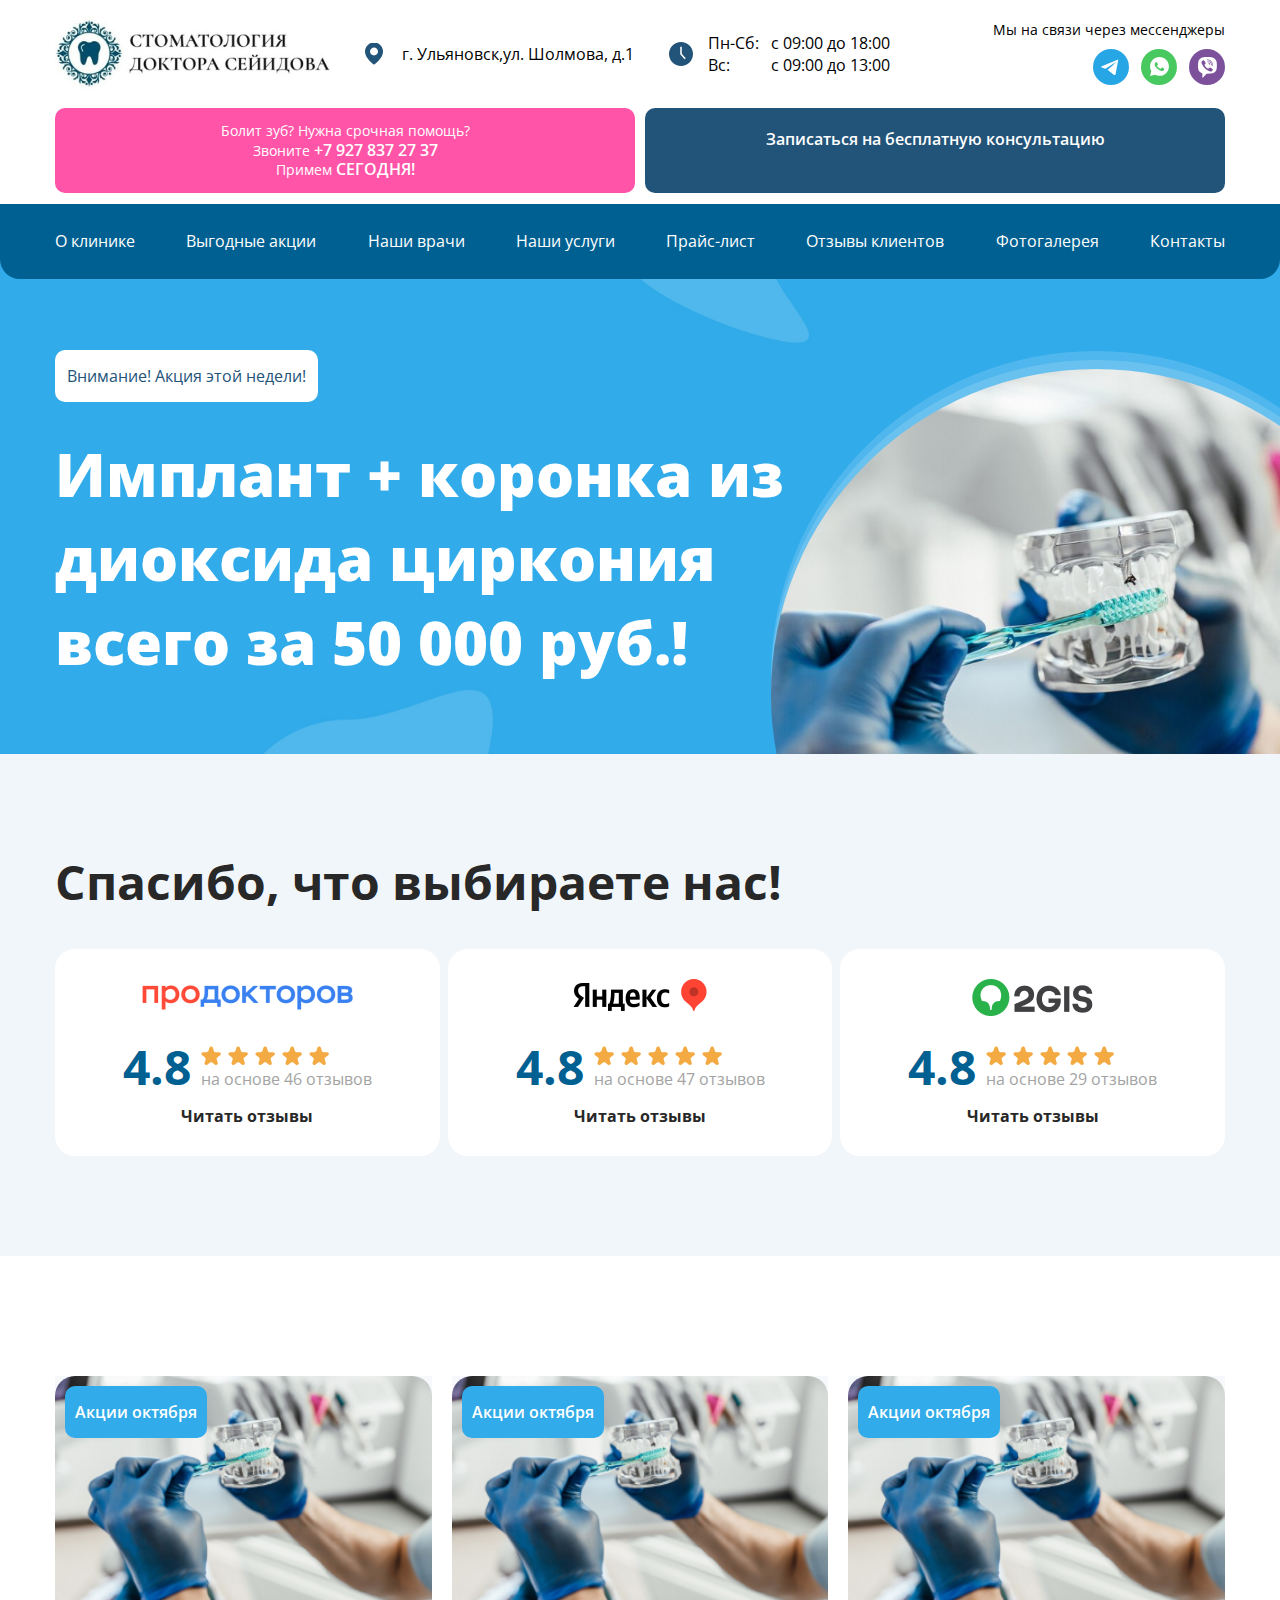
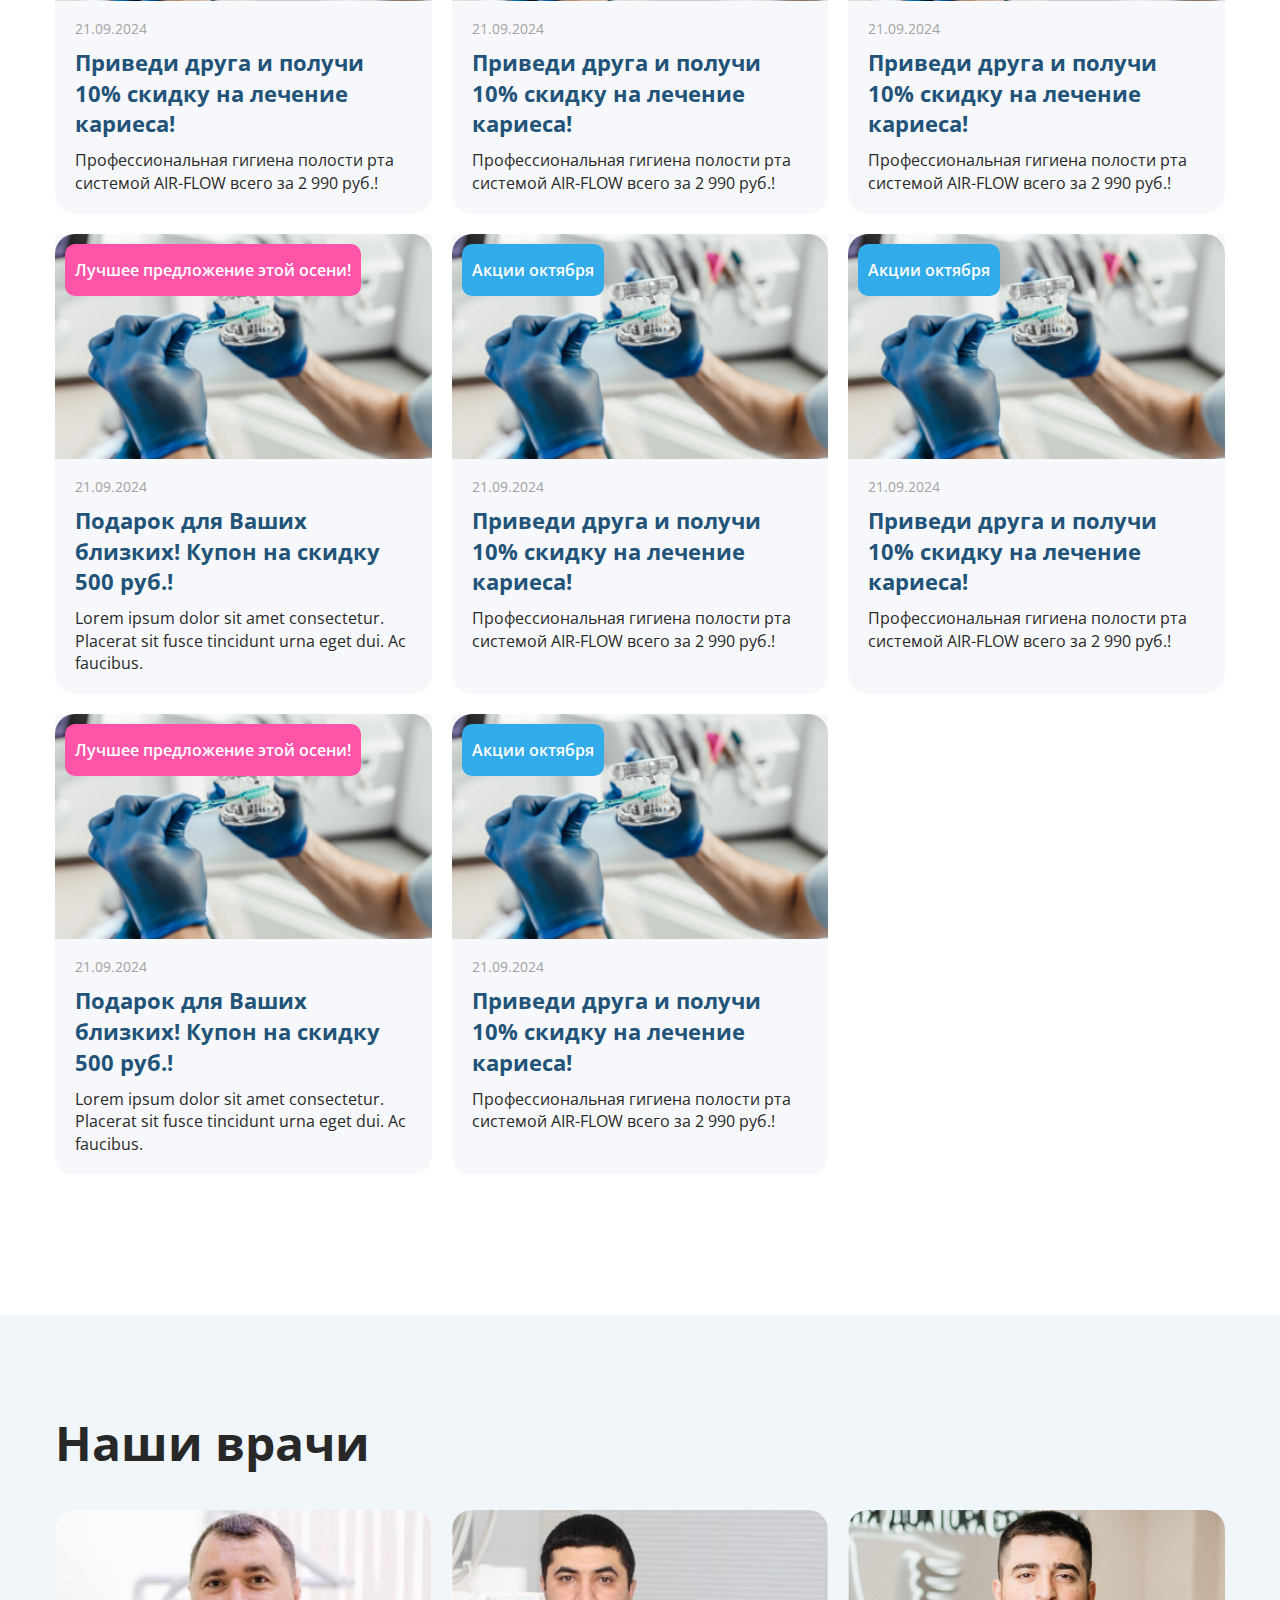
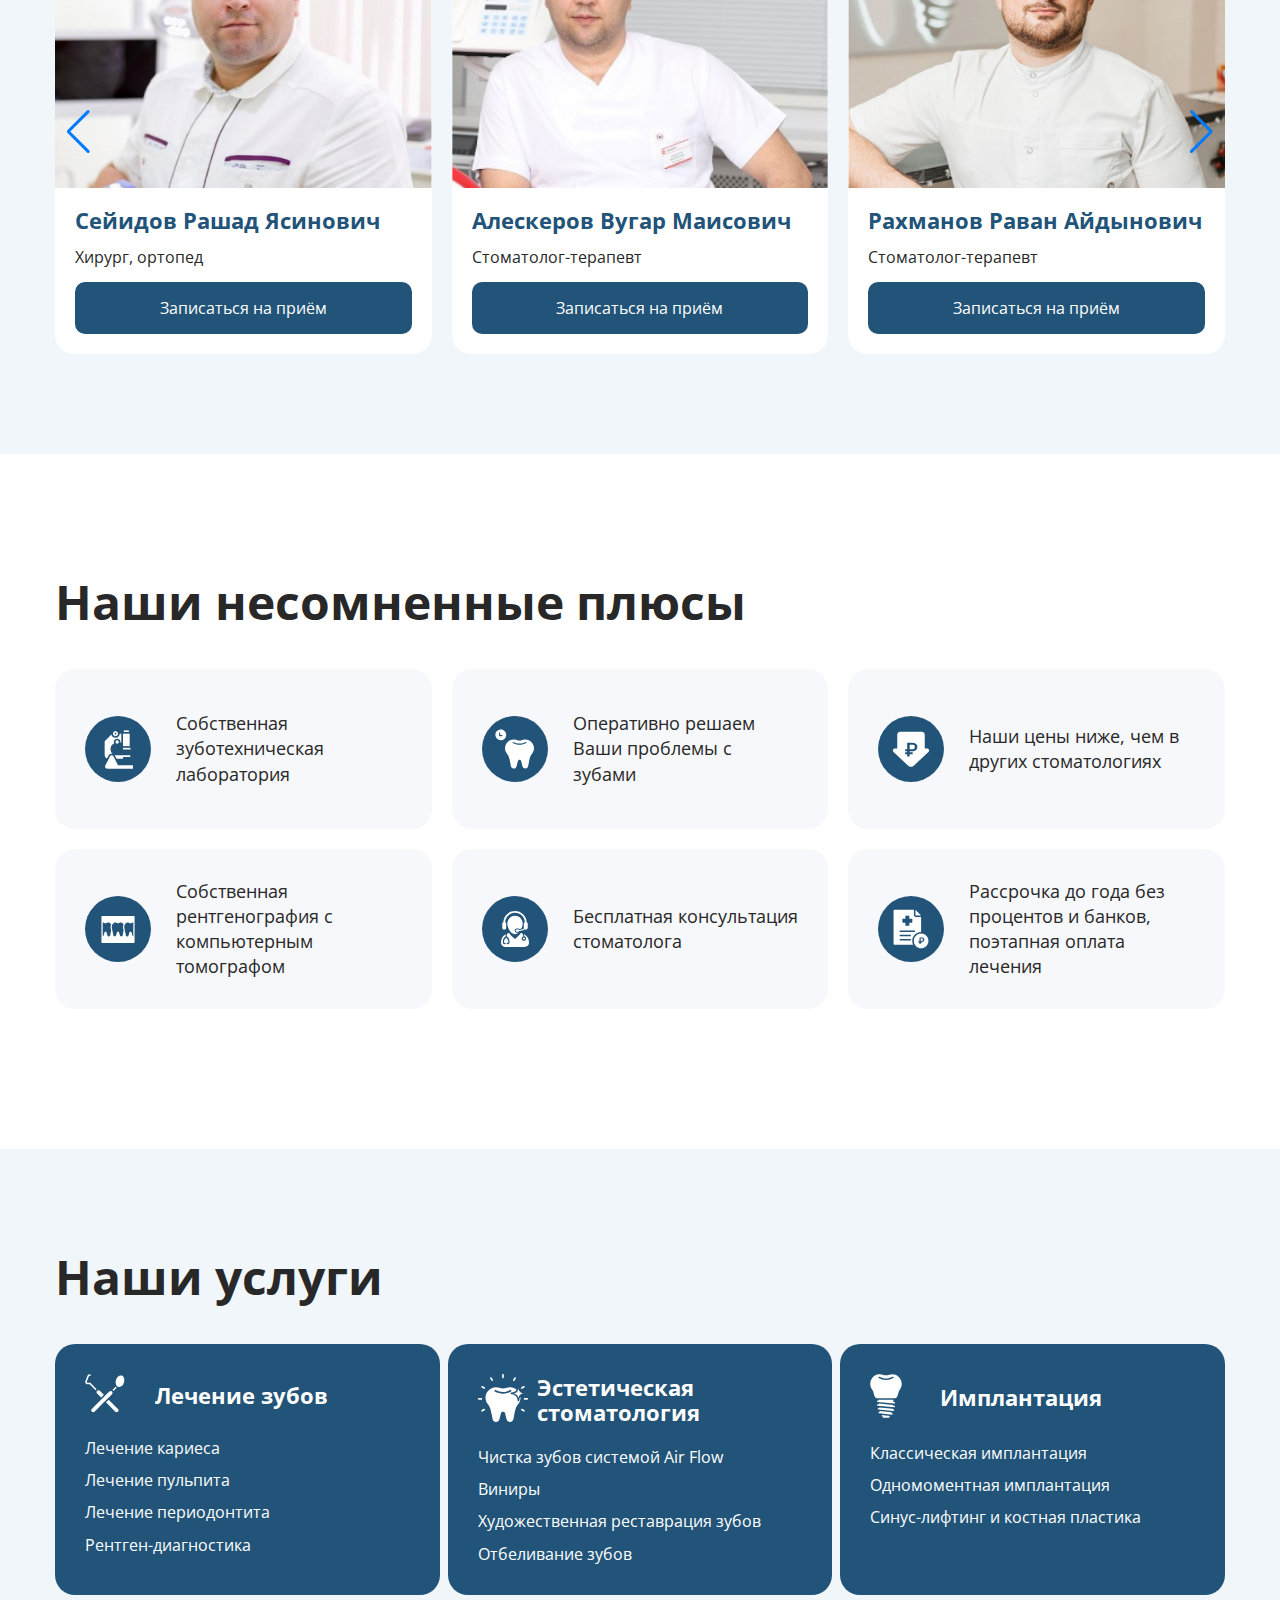
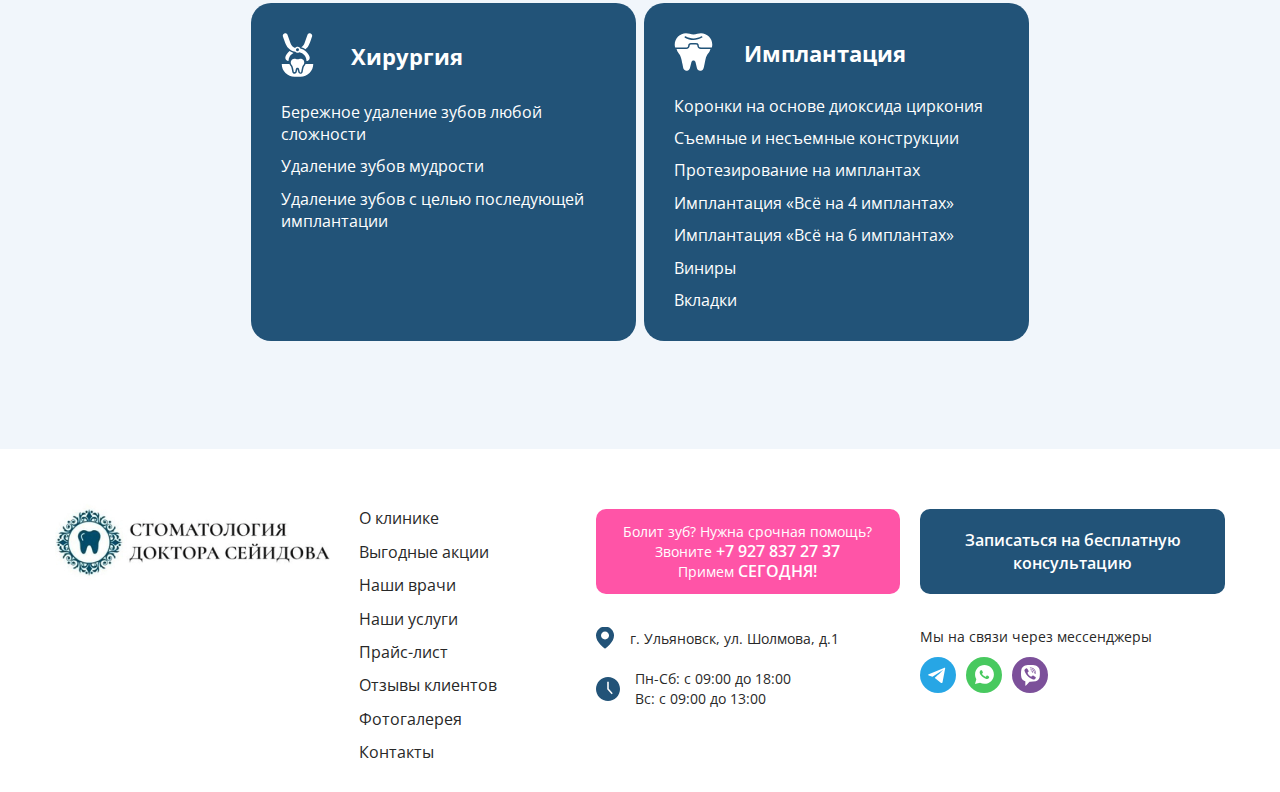
==== commit 3a1cc00c: "init" ====
--- a/index.html
+++ b/index.html
@@ -7,6 +7,7 @@
 	<title>Document</title>
 	<link rel="stylesheet" href="css/normalize.css">
 	<link rel="stylesheet" href="css/swiper-bundle.min.css">
+
 	<link rel="stylesheet" href="css/style.css">
 	<link rel="stylesheet" href="css/media.css">
 
@@ -24,373 +25,675 @@
 					<div class="logo">
 						<a href="#"><img src="images/logo.png" alt=""></a>
 					</div>
-					<div class="header-contacts">
-						<a href="#">
+					<div class="header-group">
+						<div class="header-address">
 							<i class="icon-marker"></i>
-							г. Ульяновск, ул Мелекесская, 4
+							<span>г. Ульяновск,<br>ул. Шолмова, д.1 </span>
+						</div>
+						<div class="header-time">
+							<i class="icon-time"></i>
+							<ul class="header-time__row">
+								<li>
+									<span>Пн-Сб:</span>
+									<div>с 09:00 до 18:00</div>
+								</li>
+								<li>
+									<span>Вс:</span>
+									<div>с 09:00 до 13:00</div>
+								</li>
+							</ul>
+						</div>
+					</div>
+					<div class="social">
+						<span>Мы на связи через мессенджеры</span>
+						<a href="#"><i class="icon-vk"></i></a>
+						<a href="#"><i class="icon-wa"></i></a>
+						<a href="#"><i class="icon-vb"></i></a>
+					</div>
+					<div class="header-btns">
+						<a href="#" class="header-phone__link">
+							Болит зуб? Нужна срочная помощь?<br> Звоните <span>+7 927 837 27 37</span> <br> Примем <span>СЕГОДНЯ!</span>
 						</a>
-					</div>
-					<div class="header-contacts">
-						<a href="#">
-							<i class="icon-mail"></i>
-							xs-mebel@mail.ru
+						<a href="#" class="header-btn__link">
+							Записаться на бесплатную консультацию
 						</a>
 					</div>
-					<div class="header-contacts header-contacts__phone">
-						<i class="icon-phone"></i>
-						<div>
-							<a href="tel:+89603678078">8-960-367-80-78</a>
-							<a href="tel:+89061413660">8-906-141-36-60</a>
-							<a href="tel:+89510942271">8-951-094-22-71</a>
-						</div>
-					</div>
-					<div class="header-btn">
-						<a href="#" class="button button-border">Заказать звонок</a>
-					</div>
-					<a class="menu-btn">
-						<span></span>
-					</a>
-				</div>
-			</div>
-			<div class="navigation">
-				<div class="sm-visible">
-					<div class="navigation-title">
-						Меню
-					</div>
-				</div>
-				<ul class="navigation-list">
-					<li><a href="#">О нас</a></li>
-					<li><a href="#">Почему мы</a></li>
-					<li><a href="#">Продукция</a></li>
-					<li><a href="#">Оставить заявку</a></li>
+					<a href="#" class="menu-btn"></a>
+				</div>
+			</div>
+			<div class="mobile-menu">
+				<ul class="nav-list">
+					<li><a href="#">О клинике</a></li>
+					<li><a href="#">Выгодные акции</a></li>
+					<li><a href="#">Наши врачи</a></li>
+					<li><a href="#">Наши услуги</a></li>
+					<li><a href="#">Прайс-лист </a></li>
+					<li><a href="#">Отзывы клиентов</a></li>
+					<li><a href="#">Фотогалерея</a></li>
 					<li><a href="#">Контакты</a></li>
 				</ul>
-				<div class="sm-visible">
-					<div class="header-contacts">
-						<a href="#">
-							<i class="icon-marker"></i>
-							г. Ульяновск, ул Мелекесская, 4
-						</a>
-					</div>
-					<div class="header-contacts">
-						<a href="#">
-							<i class="icon-mail"></i>
-							xs-mebel@mail.ru
-						</a>
-					</div>
-					<div class="header-contacts header-contacts__phone">
-						<i class="icon-phone"></i>
-						<div>
-							<a href="tel:+89603678078">8-960-367-80-78</a>
-							<a href="tel:+89061413660">8-906-141-36-60</a>
-							<a href="tel:+89510942271">8-951-094-22-71</a>
-						</div>
+				<a href="#" class="header-btn__link">
+					Записаться на бесплатную консультацию
+				</a>
+				<div class="mobile-menu__contacts">
+					<div class="mobile-menu__phone">
+						<a href="tel:+79278372737">+7 927 837 27 37</a>
+					</div>
+					<div class="mobile-menu__address">г. Ульяновск, ул. Шолмова, д.1</div>
+					<ul class="header-time__row">
+						<li>
+							<span>Пн-Сб:</span>
+							<div>с 09:00 до 18:00</div>
+						</li>
+						<li>
+							<span>Вс:</span>
+							<div>с 09:00 до 13:00</div>
+						</li>
+					</ul>
+					<div class="social">
+						<a href="#"><i class="icon-vk"></i></a>
+						<a href="#"><i class="icon-wa"></i></a>
+						<a href="#"><i class="icon-vb"></i></a>
 					</div>
 				</div>
 			</div>
 		</header>
-		<section class="section-slider">
-			<div class="main-slider">
-				<div class="swiper">
-					<div class="swiper-wrapper">
-						<div class="swiper-slide">
-							<div class="slider-item" style="background-image: url(sources/slide1.jpg);">
-								<div class="container">
-									<div class="slider-item__title">
-										<span>Компактная мебель</span>
-									</div>
-									<p>для отелей, квартир-студий и загородных домов</p>
-									<div class="slider-item__btn">
-										<a href="#" class="button button-base">Оставить заявку</a>
-									</div>
-								</div>
-							</div>
-						</div>
-						<div class="swiper-slide">
-							<div class="slider-item" style="background-image: url(sources/slide1.jpg);">
-								<div class="container">
-									<div class="slider-item__title">
-										<span>Компактная мебель</span>
-									</div>
-									<p>для отелей, квартир-студий и загородных домов</p>
-									<div class="slider-item__btn">
-										<a href="#" class="button button-base">Оставить заявку</a>
-									</div>
-								</div>
-							</div>
-						</div>
-					</div>
-				</div>
-				<div class="swiper-pagination"></div>
-			</div>
-		</section>
-		<section class="section-about" id="section-about">
+		<nav class="navigation">
+			<div class="container">
+				<div class="navigation-row">
+					<ul class="nav-list">
+						<li><a href="#">О клинике</a></li>
+						<li><a href="#">Выгодные акции</a></li>
+						<li><a href="#">Наши врачи</a></li>
+						<li><a href="#">Наши услуги</a></li>
+						<li><a href="#">Прайс-лист </a></li>
+						<li><a href="#">Отзывы клиентов</a></li>
+						<li><a href="#">Фотогалерея</a></li>
+						<li><a href="#">Контакты</a></li>
+					</ul>
+					<div class="social">
+						<span>Мы на связи с Вами через<br> любой мессенджер</span>
+						<a href="#"><i class="icon-vk"></i></a>
+						<a href="#"><i class="icon-wa"></i></a>
+						<a href="#"><i class="icon-vb"></i></a>
+					</div>
+					<div class="mobile-title">
+						Улыбайтесь с уверенностью!
+					</div>
+				</div>
+			</div>
+		</nav>
+		<div class="slider">
+			<div class="swiper">
+				<div class="swiper-wrapper">
+					<div class="swiper-slide">
+						<div class="slider-item">
+							<a href="#" class="slider-item__link"></a>
+							<div class="container">
+								<div class="slider-item__text">
+									<span class="button button-white">Внимание! Акция этой недели!</span>
+									<h3>Имплант + коронка из диоксида циркония всего за 50 000 руб.!</h3>
+								</div>
+								<div class="slider-item__img">
+									<img src="images/slide1.jpg" alt="">
+								</div>
+							</div>
+						</div>
+					</div>
+					<div class="swiper-slide">
+						<div class="slider-item">
+							<a href="#" class="slider-item__link"></a>
+							<div class="container">
+								<div class="slider-item__text">
+									<span class="button button-white">Внимание! Акция этой недели!</span>
+									<h3>Lorem ipsum dolor sit amet consectetur.</h3>
+								</div>
+								<div class="slider-item__img">
+									<img src="images/864x864.jpg" alt="">
+								</div>
+							</div>
+						</div>
+					</div>
+				</div>
+			</div>
+		</div>
+		<section class="section1">
 			<div class="container">
 				<div class="section-title">
-					<span>Немного</span> о нашей компании
-				</div>
-				<div class="about-row">
-					<div class="about-col1">
-						<div class="about-text">
-							<p>Наша компания занимается производством мягкой чехловой мебели на металлических каркасах компактных  размеров.</p>
-						</div>
-					</div>
-					<div class="about-col2">
-						<div class="about-img">
-							<img src="images/about-img.jpg" alt="">
-							<div class="about-img__text">
-								Наша цель - предоставлять лучший сервис и лучшие товары для наших клиентов
-							</div>
-						</div>
-					</div>
-					<div class="about-col3">
-						<div class="about-text">
-							<p>В производстве используются механизмы-трансформеры, которые позволяют из компактных пуфиков и кресел  получить полноценные спальные места.</p>
-		
-							<p>Наши клиенты-это <span>отели, гостевые дома, апартаменты, малогабаритные квартиры,</span> которым необходимы  дополнительные спальные места на небольшой площади.</p>
+					Спасибо, что выбираете нас!
+				</div>
+				<div class="revies-row">
+					<div class="revies-col">
+						<div class="revies-item">
+							<a href="#" class="revies-item__link"></a>
+							<div class="revies-item__img">
+								<img src="images/p1.png" alt="">
+							</div>
+							<div class="revies-item__rating">
+								<div class="revies-item__rating-value">
+									4.8
+								</div>
+								<div>
+									<div class="revies-item__rating-stars">
+										<img src="images/star.svg" alt="">
+										<img src="images/star.svg" alt="">
+										<img src="images/star.svg" alt="">
+										<img src="images/star.svg" alt="">
+										<img src="images/star.svg" alt="">
+									</div>
+									<span>на основе 46 отзывов</span>
+								</div>
+							</div>
+							<div class="revies-item__more">
+								Читать отзывы
+							</div>
+						</div>
+					</div>
+					<div class="revies-col">
+						<div class="revies-item">
+							<a href="#" class="revies-item__link"></a>
+							<div class="revies-item__img">
+								<img src="images/p2.png" alt="">
+							</div>
+							<div class="revies-item__rating">
+								<div class="revies-item__rating-value">
+									4.8
+								</div>
+								<div>
+									<div class="revies-item__rating-stars">
+										<img src="images/star.svg" alt="">
+										<img src="images/star.svg" alt="">
+										<img src="images/star.svg" alt="">
+										<img src="images/star.svg" alt="">
+										<img src="images/star.svg" alt="">
+									</div>
+									<span>на основе 47 отзывов</span>
+								</div>
+							</div>
+							<div class="revies-item__more">
+								Читать отзывы
+							</div>
+						</div>
+					</div>
+					<div class="revies-col">
+						<div class="revies-item">
+							<a href="#" class="revies-item__link"></a>
+							<div class="revies-item__img">
+								<img src="images/p3.png" alt="">
+							</div>
+							<div class="revies-item__rating">
+								<div class="revies-item__rating-value">
+									4.8
+								</div>
+								<div>
+									<div class="revies-item__rating-stars">
+										<img src="images/star.svg" alt="">
+										<img src="images/star.svg" alt="">
+										<img src="images/star.svg" alt="">
+										<img src="images/star.svg" alt="">
+										<img src="images/star.svg" alt="">
+									</div>
+									<span>на основе 29 отзывов</span>
+								</div>
+							</div>
+							<div class="revies-item__more">
+								Читать отзывы
+							</div>
 						</div>
 					</div>
 				</div>
 			</div>
 		</section>
-		<section class="why-section">
+		<section class="section2">
+			<div class="container">
+				<div class="promo-row">
+					<div class="promo-col">
+						<div class="promo-item">
+							<a href="#" class="promo-item__link"></a>
+							<div class="promo-item__tag type1">Акции октября</div>
+							<div class="promo-item__img">
+								<img src="images/promo-img.jpg" alt="">
+							</div>
+							<div class="promo-item__desc">
+								<div class="promo-item__date">
+									21.09.2024
+								</div>
+								<div class="promo-item__title">
+									Приведи друга и получи 10% скидку на лечение кариеса!
+								</div>
+								<p>Профессиональная гигиена полости рта системой AIR-FLOW всего за 2 990 руб.!</p>
+							</div>
+						</div>
+					</div>
+					<div class="promo-col">
+						<div class="promo-item">
+							<a href="#" class="promo-item__link"></a>
+							<div class="promo-item__tag type1">Акции октября</div>
+							<div class="promo-item__img">
+								<img src="images/promo-img.jpg" alt="">
+							</div>
+							<div class="promo-item__desc">
+								<div class="promo-item__date">
+									21.09.2024
+								</div>
+								<div class="promo-item__title">
+									Приведи друга и получи 10% скидку на лечение кариеса!
+								</div>
+								<p>Профессиональная гигиена полости рта системой AIR-FLOW всего за 2 990 руб.!</p>
+							</div>
+						</div>
+					</div>
+					<div class="promo-col">
+						<div class="promo-item">
+							<a href="#" class="promo-item__link"></a>
+							<div class="promo-item__tag type1">Акции октября</div>
+							<div class="promo-item__img">
+								<img src="images/promo-img.jpg" alt="">
+							</div>
+							<div class="promo-item__desc">
+								<div class="promo-item__date">
+									21.09.2024
+								</div>
+								<div class="promo-item__title">
+									Приведи друга и получи 10% скидку на лечение кариеса!
+								</div>
+								<p>Профессиональная гигиена полости рта системой AIR-FLOW всего за 2 990 руб.!</p>
+							</div>
+						</div>
+					</div>
+					<div class="promo-col">
+						<div class="promo-item">
+							<a href="#" class="promo-item__link"></a>
+							<div class="promo-item__tag type2">Лучшее предложение этой осени! </div>
+							<div class="promo-item__img">
+								<img src="images/promo-img.jpg" alt="">
+							</div>
+							<div class="promo-item__desc">
+								<div class="promo-item__date">
+									21.09.2024
+								</div>
+								<div class="promo-item__title">
+									Подарок для Ваших близких! Купон на скидку 500 руб.!
+								</div>
+								<p>Lorem ipsum dolor sit amet consectetur. Placerat sit fusce tincidunt urna eget dui. Ac faucibus.</p>
+							</div>
+						</div>
+					</div>
+					<div class="promo-col">
+						<div class="promo-item">
+							<a href="#" class="promo-item__link"></a>
+							<div class="promo-item__tag type1">Акции октября</div>
+							<div class="promo-item__img">
+								<img src="images/promo-img.jpg" alt="">
+							</div>
+							<div class="promo-item__desc">
+								<div class="promo-item__date">
+									21.09.2024
+								</div>
+								<div class="promo-item__title">
+									Приведи друга и получи 10% скидку на лечение кариеса!
+								</div>
+								<p>Профессиональная гигиена полости рта системой AIR-FLOW всего за 2 990 руб.!</p>
+							</div>
+						</div>
+					</div>
+					<div class="promo-col">
+						<div class="promo-item">
+							<a href="#" class="promo-item__link"></a>
+							<div class="promo-item__tag type1">Акции октября</div>
+							<div class="promo-item__img">
+								<img src="images/promo-img.jpg" alt="">
+							</div>
+							<div class="promo-item__desc">
+								<div class="promo-item__date">
+									21.09.2024
+								</div>
+								<div class="promo-item__title">
+									Приведи друга и получи 10% скидку на лечение кариеса!
+								</div>
+								<p>Профессиональная гигиена полости рта системой AIR-FLOW всего за 2 990 руб.!</p>
+							</div>
+						</div>
+					</div>
+					<div class="promo-col">
+						<div class="promo-item">
+							<a href="#" class="promo-item__link"></a>
+							<div class="promo-item__tag type2">Лучшее предложение этой осени! </div>
+							<div class="promo-item__img">
+								<img src="images/promo-img.jpg" alt="">
+							</div>
+							<div class="promo-item__desc">
+								<div class="promo-item__date">
+									21.09.2024
+								</div>
+								<div class="promo-item__title">
+									Подарок для Ваших близких! Купон на скидку 500 руб.!
+								</div>
+								<p>Lorem ipsum dolor sit amet consectetur. Placerat sit fusce tincidunt urna eget dui. Ac faucibus.</p>
+							</div>
+						</div>
+					</div>
+					<div class="promo-col">
+						<div class="promo-item">
+							<a href="#" class="promo-item__link"></a>
+							<div class="promo-item__tag type1">Акции октября</div>
+							<div class="promo-item__img">
+								<img src="images/promo-img.jpg" alt="">
+							</div>
+							<div class="promo-item__desc">
+								<div class="promo-item__date">
+									21.09.2024
+								</div>
+								<div class="promo-item__title">
+									Приведи друга и получи 10% скидку на лечение кариеса!
+								</div>
+								<p>Профессиональная гигиена полости рта системой AIR-FLOW всего за 2 990 руб.!</p>
+							</div>
+						</div>
+					</div>
+				</div>
+			</div>
+		</section>
+		<section class="section3">
 			<div class="container">
 				<div class="section-title">
-					<span>Почему</span> стоит выбрать нас?
-				</div>
-				<div class="row why-row">
-					<div class="col-4">
-						<div class="why-item">
-							<a href="#" class="why-item__link"></a>
-							<div class="why-item__img">
-								<img src="images/why-icon1.svg" alt="">
-							</div>
-							<span>Гарантированно высокое качество</span>
-						</div>
-					</div>
-					<div class="col-4">
-						<div class="why-item">
-							<a href="#" class="why-item__link"></a>
-							<div class="why-item__img">
-								<img src="images/why-icon2.svg" alt="">
-							</div>
-							<span>Малогабаритные<br> размеры</span>
-						</div>
-					</div>
-					<div class="col-4">
-						<div class="why-item">
-							<a href="#" class="why-item__link"></a>
-							<div class="why-item__img">
-								<img src="images/why-icon3.svg" alt="">
-							</div>
-							<span>Возможность трансформации<br> и лёгкой сборки</span>
-						</div>
-					</div>
-					<div class="col-4">
-						<div class="why-item">
-							<a href="#" class="why-item__link"></a>
-							<div class="why-item__img">
-								<img src="images/why-icon4.svg" alt="">
-							</div>
-							<span>Лояльные<br> цены</span>
-						</div>
-					</div>
-					<div class="col-4">
-						<div class="why-item">
-							<a href="#" class="why-item__link"></a>
-							<div class="why-item__img">
-								<img src="images/why-icon5.svg" alt="">
-							</div>
-							<span>Надежная<br> упаковка</span>
-						</div>
-					</div>
-					<div class="col-4">
-						<div class="why-item">
-							<div class="why-item__img">
-								<img src="images/why-icon6.svg" alt="">
-							</div>
-							<span>Прямая связь<br> с покупателем</span>
-						</div>
-					</div>
-				</div>
-			</div>
-			<div class="why-bg"></div>
+					Наши врачи
+				</div>
+				<div class="doctor-carousel">
+					<div class="swiper">
+						<div class="swiper-wrapper">
+							<div class="swiper-slide">
+								<div class="doctor-item">
+									<div class="doctor-item__img">
+										<a href="#"><img src="images/doc1.jpg" alt=""></a>
+									</div>
+									<div class="doctor-item__desc">
+										<div class="doctor-item__title">
+											<a href="#">Сейидов Рашад Ясинович</a>
+										</div>
+										<p>Хирург, ортопед</p>
+										<div class="doctor-item__btn">
+											<a href="#" class="button button-base">Записаться на приём</a>
+										</div>
+									</div>
+								</div>
+							</div>
+							<div class="swiper-slide">
+								<div class="doctor-item">
+									<div class="doctor-item__img">
+										<a href="#"><img src="images/doc2.jpg" alt=""></a>
+									</div>
+									<div class="doctor-item__desc">
+										<div class="doctor-item__title">
+											<a href="#">Алескеров Вугар Маисович</a>
+										</div>
+										<p>Стоматолог-терапевт</p>
+										<div class="doctor-item__btn">
+											<a href="#" class="button button-base">Записаться на приём</a>
+										</div>
+									</div>
+								</div>
+							</div>
+							<div class="swiper-slide">
+								<div class="doctor-item">
+									<div class="doctor-item__img">
+										<a href="#"><img src="images/doc3.jpg" alt=""></a>
+									</div>
+									<div class="doctor-item__desc">
+										<div class="doctor-item__title">
+											<a href="#">Рахманов Раван Айдынович</a>
+										</div>
+										<p>Стоматолог-терапевт</p>
+										<div class="doctor-item__btn">
+											<a href="#" class="button button-base">Записаться на приём</a>
+										</div>
+									</div>
+								</div>
+							</div>
+						</div>
+					</div>
+					<div class="swiper-button-next"></div>
+    				<div class="swiper-button-prev"></div>
+				</div>
+			</div>
 		</section>
-		<section class="product-section">
+		<section class="section4">
 			<div class="container">
 				<div class="section-title">
-					Наша продукция
-				</div>
-				<div class="row product-row">
-					<div class="col-4">
-						<div class="product-item">
-							<div class="product-item__tag">Хит продаж</div>
-							<div class="product-item__img">
-								<a href="#"><img src="sources/product1.png" alt=""></a>
-							</div>
-							<div class="product-item__desc">
-								<div class="product-item__title">Кресло-кровать «Ирбис»</div>
-							</div>
-							<div class="product-item__more">
-								<a href="#">Подробнее</a>
-							</div>
-						</div>
-					</div>
-					<div class="col-4">
-						<div class="product-item">
-							<div class="product-item__img">
-								<a href="#"><img src="sources/product2.png" alt=""></a>
-							</div>
-							<div class="product-item__desc">
-								<div class="product-item__title">Диван «Ирбис 1.1»</div>
-							</div>
-							<div class="product-item__more">
-								<a href="#">Подробнее</a>
-							</div>
-						</div>
-					</div>
-					<div class="col-4">
-						<div class="product-item">
-							<div class="product-item__img">
-								<a href="#"><img src="sources/product3.png" alt=""></a>
-							</div>
-							<div class="product-item__desc">
-								<div class="product-item__title">Пуф-кровать №8</div>
-							</div>
-							<div class="product-item__more">
-								<a href="#">Подробнее</a>
-							</div>
-						</div>
-					</div>
-					<div class="col-4">
-						<div class="product-item">
-							<div class="product-item__img">
-								<a href="#"><img src="sources/product4.png" alt=""></a>
-							</div>
-							<div class="product-item__desc">
-								<div class="product-item__title">Пуф-кровать №8 увеличенный </div>
-							</div>
-							<div class="product-item__more">
-								<a href="#">Подробнее</a>
-							</div>
-						</div>
-					</div>
-					<div class="col-4">
-						<div class="product-item">
-							<div class="product-item__tag">Хит продаж</div>
-							<div class="product-item__img">
-								<a href="#"><img src="sources/product5.png" alt=""></a>
-							</div>
-							<div class="product-item__desc">
-								<div class="product-item__title">Пуф-кровать №4</div>
-							</div>
-							<div class="product-item__more">
-								<a href="#">Подробнее</a>
-							</div>
-						</div>
-					</div>
-					<div class="col-4">
-						<div class="product-item">
-							<div class="product-item__img">
-								<a href="#"><img src="sources/product6.png" alt=""></a>
-							</div>
-							<div class="product-item__desc">
-								<div class="product-item__title">Пуф-кровать №5</div>
-							</div>
-							<div class="product-item__more">
-								<a href="#">Подробнее</a>
+					Наши несомненные плюсы
+				</div>
+				<div class="advantages-row">
+					<div class="advantages-col">
+						<div class="advantages-item">
+							<div class="advantages-item__img">
+								<img src="images/advantages1.svg" alt="">
+							</div>
+							<div class="advantages-item__text">
+								Собственная зуботехническая лаборатория
+							</div>
+						</div>
+					</div>
+					<div class="advantages-col">
+						<div class="advantages-item">
+							<div class="advantages-item__img">
+								<img src="images/advantages2.svg" alt="">
+							</div>
+							<div class="advantages-item__text">
+								Оперативно решаем Ваши проблемы с зубами
+							</div>
+						</div>
+					</div>
+					<div class="advantages-col">
+						<div class="advantages-item">
+							<div class="advantages-item__img">
+								<img src="images/advantages3.svg" alt="">
+							</div>
+							<div class="advantages-item__text">
+								Наши цены ниже, чем в других стоматологиях 
+							</div>
+						</div>
+					</div>
+					<div class="advantages-col">
+						<div class="advantages-item">
+							<div class="advantages-item__img">
+								<img src="images/advantages4.svg" alt="">
+							</div>
+							<div class="advantages-item__text">
+								Собственная рентгенография с компьютерным томографом
+							</div>
+						</div>
+					</div>
+					<div class="advantages-col">
+						<div class="advantages-item">
+							<div class="advantages-item__img">
+								<img src="images/advantages5.svg" alt="">
+							</div>
+							<div class="advantages-item__text">
+								Бесплатная консультация стоматолога 
+							</div>
+						</div>
+					</div>
+					<div class="advantages-col">
+						<div class="advantages-item">
+							<div class="advantages-item__img">
+								<img src="images/advantages6.svg" alt="">
+							</div>
+							<div class="advantages-item__text">
+								Рассрочка до года без процентов и банков, поэтапная оплата лечения
 							</div>
 						</div>
 					</div>
 				</div>
 			</div>
 		</section>
-		<section class="contact-section">
-			<div class="contact-row">
-				<div class="contact-col">
-					<div class="section-title">
-						Оставьте заявку, и мы свяжемся с вами
-					</div>
-					<div class="contact-form">
-						<div class="contact-form__row">
-							<div class="contact-form__col">
-								<input type="text" class="input" placeholder="Ваше имя">
-							</div>
-							<div class="contact-form__col">
-								<input type="text" class="input" placeholder="pochta@mail.ru">
-								<!-- <input type="text" class="input error-input" placeholder="pochta@mail.ru"> -->
-							</div>
-						</div>
-						<div class="contact-form__row">
-							<div class="contact-form__col">
-								<input type="text" class="input" placeholder="+ 7 (999) 999-99-99">
-							</div>
-						</div>
-						<div class="contact-form__row">
-							<div class="contact-form__col">
-								<textarea name="" id="" class="textarea" placeholder="Опишите свои потребности"></textarea>
-							</div>
-						</div>
-						<div class="contact-form__control">
-							<div class="contact-form__btn">
-								<button class="button button-white">
-									Оставить заявку
-								</button>
-							</div>
-							<div class="contact-form__text">
-								Нажимая на кнопку, вы даёте согласие<br> на <a href="#">обработку ваших персональных данных</a>
-							</div>
-						</div>
-					</div>
-				</div>
-				<div class="contact-img"></div>
+		<section class="section5">
+			<div class="container">
+				<div class="section-title">
+					Наши услуги
+				</div>
+				<div class="services-row">
+					<div class="services-col">
+						<div class="services-item">
+							<div class="services-item__title">
+								<div class="services-item__icon">
+									<img src="images/services1.svg" alt="">
+								</div>
+								<h3>Лечение зубов</h3>
+							</div>
+							<ul class="services-item__list">
+								<li><a href="#">Лечение кариеса</a></li>
+								<li><a href="#">Лечение пульпита</a></li>
+								<li><a href="#">Лечение периодонтита</a></li>
+								<li><a href="#">Рентген-диагностика</a></li>
+							</ul>
+						</div>
+					</div>
+					<div class="services-col">
+						<div class="services-item">
+							<div class="services-item__title">
+								<div class="services-item__icon">
+									<img src="images/services2.svg" alt="">
+								</div>
+								<h3>Эстетическая стоматология</h3>
+							</div>
+							<ul class="services-item__list">
+								<li><a href="#">Чистка зубов системой Air Flow</a></li>
+								<li><a href="#">Виниры</a></li>
+								<li><a href="#">Художественная реставрация зубов</a></li>
+								<li><a href="#">Отбеливание зубов</a></li>
+							</ul>
+						</div>
+					</div>
+					<div class="services-col">
+						<div class="services-item">
+							<div class="services-item__title">
+								<div class="services-item__icon">
+									<img src="images/services3.svg" alt="">
+								</div>
+								<h3>Имплантация</h3>
+							</div>
+							<ul class="services-item__list">
+								<li><a href="#">Классическая имплантация</a></li>
+								<li><a href="#">Одномоментная имплантация</a></li>
+								<li><a href="#">Синус-лифтинг и костная пластика</a></li>
+							</ul>
+						</div>
+					</div>
+					<div class="services-col">
+						<div class="services-item">
+							<div class="services-item__title">
+								<div class="services-item__icon">
+									<img src="images/services4.svg" alt="">
+								</div>
+								<h3>Хирургия</h3>
+							</div>
+							<ul class="services-item__list">
+								<li><a href="#">Бережное удаление зубов любой сложности</a></li>
+								<li><a href="#">Удаление зубов мудрости</a></li>
+								<li><a href="#">Удаление зубов с целью последующей имплантации</a></li>
+							</ul>
+						</div>
+					</div>
+					<div class="services-col">
+						<div class="services-item">
+							<div class="services-item__title">
+								<div class="services-item__icon">
+									<img src="images/services5.svg" alt="">
+								</div>
+								<h3>Имплантация</h3>
+							</div>
+							<ul class="services-item__list">
+								<li><a href="#">Коронки на основе диоксида циркония</a></li>
+								<li><a href="#">Съемные и несъемные конструкции</a></li>
+								<li><a href="#">Протезирование на имплантах</a></li>
+								<li><a href="#">Имплантация «Всё на 4 имплантах»</a></li>
+								<li><a href="#">Имплантация «Всё на 6 имплантах»</a></li>
+								<li><a href="#">Виниры</a></li>
+								<li><a href="#">Вкладки</a></li>
+							</ul>
+						</div>
+					</div>
+				</div>
 			</div>
 		</section>
 		<footer class="footer">
 			<div class="container">
 				<div class="footer-row">
-					<div class="footer-col1">
-						<div class="f-logo">
-							<a href="#"><img src="images/logo.png" alt=""></a>
-						</div>
-						<div class="footer-text">
-							Наша компания занимается производством мягкой чехловой мебели на металлических каркасах компактных  размеров
-						</div>
-					</div>
-					<div class="footer-col2">
-						<h3>Навигация</h3>
-						<ul class="footer-nav">
-							<li><a href="#">О нас</a></li>
-							<li><a href="#">Почему мы</a></li>
-							<li><a href="#">Продукция</a></li>
-							<li><a href="#">Оставить заявку</a></li>
+					<div class="footer-logo">
+						<a href="#"><img src="images/logo.png" alt=""></a>
+
+						<div class="footer-mobile__col sm-visible">
+							<div class="footer-info">
+								<i class="icon-marker"></i>
+								<span>г. Ульяновск, ул. Шолмова, д.1 </span>
+							</div>
+							<div class="footer-info">
+								<i class="icon-time"></i>
+								<span>
+									Пн-Сб: с 09:00 до 18:00 <br>
+									Вс: с 09:00 до 13:00
+								</span>
+							</div>
+							<div class="social">
+								<span>Мы на связи через мессенджеры</span>
+								<a href="#"><i class="icon-vk"></i></a>
+								<a href="#"><i class="icon-wa"></i></a>
+								<a href="#"><i class="icon-vb"></i></a>
+							</div>
+						</div>
+					</div>
+					<div class="footer-menu">
+						<ul class="f-menu__list">
+							<li><a href="#">О клинике</a></li>
+							<li><a href="#">Выгодные акции</a></li>
+							<li><a href="#">Наши врачи</a></li>
+							<li><a href="#">Наши услуги</a></li>
+							<li><a href="#">Прайс-лист </a></li>
+							<li><a href="#">Отзывы клиентов</a></li>
+							<li><a href="#">Фотогалерея</a></li>
 							<li><a href="#">Контакты</a></li>
 						</ul>
 					</div>
-					<div class="footer-col3">
-						<h3>Контакты</h3>
-						<div class="footer-contact">
-							г. Ульяновск, ул Мелекесская, 4
-						</div>
-						<div class="footer-contact">
-							<a href="mailto:xs-mebel@mail.ru">xs-mebel@mail.ru</a>
-						</div>
-						<div class="footer-contact">
-							8-960-367-80-78 <br>
-							8-906-141-36-60 <br>
-							8-951-094-22-71
-						</div>
-						<div class="footer-contact__btn">
-							<a href="#" class="button button-border">Оставить заявку</a>
-						</div>
-					</div>
-				</div>
-				<div class="copyright">
-					© 2024 «XS-Мебель»
+					<div class="footer-group">
+						<div class="footer-col">
+							<a href="#" class="header-phone__link">
+								Болит зуб? Нужна срочная помощь?<br> Звоните <span>+7 927 837 27 37</span> <br> Примем <span>СЕГОДНЯ!</span>
+							</a>
+						</div>
+						<div class="footer-col">
+							<a href="#" class="header-btn__link">
+								Записаться на бесплатную консультацию
+							</a>
+						</div>
+						
+						<div class="footer-col sm-hide">
+							<div class="footer-info">
+								<i class="icon-marker"></i>
+								<span>г. Ульяновск, ул. Шолмова, д.1 </span>
+							</div>
+							<div class="footer-info">
+								<i class="icon-time"></i>
+								<span>
+									Пн-Сб: с 09:00 до 18:00 <br>
+									Вс: с 09:00 до 13:00
+								</span>
+							</div>
+						</div>
+						<div class="footer-col sm-hide">
+							<div class="social">
+								<span>Мы на связи через мессенджеры</span>
+								<a href="#"><i class="icon-vk"></i></a>
+								<a href="#"><i class="icon-wa"></i></a>
+								<a href="#"><i class="icon-vb"></i></a>
+							</div>
+						</div>
+					</div>
 				</div>
 			</div>
 		</footer>
 	</div>
+	
+
 	<script src="js/jquery-3.4.1.min.js"></script>
 	<script src="js/swiper-bundle.min.js"></script>
 	<script src="js/script.js"></script>
--- a/css/style.css
+++ b/css/style.css
@@ -1,8 +1,6 @@
-@import url("https://fonts.googleapis.com/css2?family=Inter:wght@100..900&family=Jost:ital,wght@0,100..900;1,100..900&display=swap");
+@import url("https://fonts.googleapis.com/css2?family=Open+Sans:ital,wght@0,300..800;1,300..800&display=swap");
 body {
-  font-family: "Inter", sans-serif;
-  font-size: 18px;
-  line-height: 140%;
+  font-family: 'Open Sans', sans-serif;
 }
 
 .clearfix:before,
@@ -13,12 +11,6 @@
 
 .clearfix:after {
   clear: both;
-}
-
-:root {
-  --color-black: #333333;
-  --main-blue: #3E7CB1;
-  --main-accent: #2D4059;
 }
 
 * {
@@ -31,374 +23,387 @@
 
 .page {
   overflow: hidden;
-  position: relative;
 }
 
 .container {
-  max-width: 1230px;
+  max-width: 1430px;
   padding: 0 15px;
   margin: 0 auto;
 }
 
+.header {
+  position: relative;
+  z-index: 101;
+}
+
 .header-row {
-  height: 105px;
   display: flex;
   align-items: center;
 }
 
-.header-contacts {
-  display: flex;
-  align-items: center;
-  max-width: 220px;
-  font-size: 18px;
-  letter-spacing: 1px;
-  line-height: 140%;
-  margin-right: 50px;
-}
-
-.header-contacts a {
-  color: var(--color-black);
-  display: flex;
-  align-items: center;
-  text-decoration: none;
-}
-
-.logo {
-  margin-right: 50px;
+.header-row .social {
+  display: none;
 }
 
 .icon-marker {
   display: inline-block;
-  width: 32px;
-  min-width: 32px;
-  height: 32px;
+  width: 19px;
+  min-width: 19px;
+  height: 22px;
   background: url(../images/marker.svg) no-repeat center;
-  margin-right: 17px;
-}
-
-.icon-mail {
+}
+
+.header-address {
+  display: flex;
+  align-items: center;
+  gap: 18px;
+  font-size: 16px;
+  line-height: 140%;
+  margin-right: 35px;
+}
+
+.header-group {
+  display: flex;
+}
+
+.logo {
+  margin-right: 35px;
+}
+
+.logo a {
+  display: block;
+}
+
+.logo img {
+  display: block;
+}
+
+.header-time {
+  display: flex;
+  align-items: center;
+}
+
+.header-time i {
+  margin-right: 15px;
+}
+
+.icon-time {
   display: inline-block;
-  width: 32px;
-  min-width: 32px;
-  height: 32px;
-  background: url(../images/mail.svg) no-repeat center;
-  margin-right: 17px;
-}
-
-.icon-phone {
+  width: 24px;
+  min-width: 24px;
+  height: 24px;
+  background: url(../images/time.svg) no-repeat center;
+}
+
+.header-time__row {
+  margin: 0;
+  padding: 0;
+  list-style: none;
+}
+
+.header-time__row li {
+  display: flex;
+  line-height: 140%;
+}
+
+.header-time__row li span {
+  width: 51px;
+  margin-right: 12px;
+}
+
+.header-phone__link {
+  width: 320px;
+  height: 85px;
+  background: #FF54A7;
+  color: #fff;
+  display: block;
+  text-decoration: none;
+  text-align: center;
+  padding: 13px 10px 10px;
+  border-radius: 10px;
+  line-height: 140%;
+  font-size: 14px;
+}
+
+.header-phone__link span {
+  font-size: 16px;
+  font-weight: 600;
+}
+
+.header-phone {
+  margin-left: auto;
+}
+
+.header-btn {
+  margin-left: 10px;
+}
+
+.header-btn__link {
+  width: 270px;
+  height: 85px;
+  background: #225378;
+  color: #fff;
+  display: block;
+  text-decoration: none;
+  text-align: center;
+  padding: 20px 10px 10px;
+  border-radius: 10px;
+  line-height: 140%;
+  font-size: 16px;
+  font-weight: 600;
+}
+
+.header-btns {
+  display: flex;
+  margin-left: auto;
+  gap: 10px;
+}
+
+.navigation {
+  height: 75px;
+  background: #006092;
+  border-radius: 0 0 20px 20px;
+  position: relative;
+  z-index: 2;
+}
+
+.nav-list {
+  margin: 0;
+  padding: 0;
+  list-style: none;
+  display: flex;
+}
+
+.nav-list li {
+  margin-right: 25px;
+}
+
+.nav-list li:last-child {
+  margin-right: 0;
+}
+
+.nav-list li a {
+  color: #fff;
+  text-decoration: none;
+}
+
+.navigation-row {
+  height: 75px;
+  display: flex;
+  align-items: center;
+}
+
+.social {
+  margin-left: auto;
+  display: flex;
+  align-items: center;
+}
+
+.social span {
+  font-size: 14px;
+  line-height: 140%;
+  color: #fff;
+  margin-right: 20px;
+}
+
+.social a {
+  margin-left: 12px;
+}
+
+.icon-vk {
   display: inline-block;
-  width: 32px;
-  min-width: 32px;
-  height: 32px;
-  background: url(../images/phone.svg) no-repeat center;
-  margin-right: 17px;
-}
-
-.header-btn {
-  margin-left: auto;
+  width: 36px;
+  height: 36px;
+  background: url(../images/tg.svg) no-repeat center;
+}
+
+.icon-wa {
+  display: inline-block;
+  width: 36px;
+  height: 36px;
+  background: url(../images/wa.svg) no-repeat center;
+}
+
+.icon-vb {
+  display: inline-block;
+  width: 36px;
+  height: 36px;
+  background: url(../images/vb.svg) no-repeat center;
+}
+
+.menu-btn {
+  display: none;
+}
+
+.mobile-title {
+  display: none;
+}
+
+.slider {
+  background-size: cover;
+  margin-top: -75px;
+  border-radius: 0 0 20px 20px;
+}
+
+.slider .swiper-slide {
+  opacity: 0 !important;
+}
+
+.slider .swiper-slide-active {
+  opacity: 1 !important;
+}
+
+.slider-item {
+  height: 762px;
+  display: flex;
+  flex-direction: column;
+  justify-content: center;
+  align-items: flex-start;
+  position: relative;
+  overflow: hidden;
+  padding-top: 75px;
+  background: url(../images/slider-bg.jpg) no-repeat center;
+  background-size: cover;
+}
+
+.slider-item .container {
+  width: 100%;
 }
 
 .button {
-  height: 65px;
-  line-height: 65px;
   display: inline-block;
+  height: 52px;
+  line-height: 52px;
   border-radius: 10px;
+  padding: 0 12px;
   text-decoration: none;
-  padding: 0 40px;
-  font-size: 18px;
-  letter-spacing: 1px;
-  font-weight: 500;
   transition: all ease .3s;
-  text-align: center;
+  border: none;
   cursor: pointer;
-}
-
-.button.button-border {
-  border: 1px solid var(--main-blue);
-  color: var(--main-blue);
-}
-
-.button.button-border:hover {
-  background: var(--main-blue);
-  color: #fff;
-}
-
-.button.button-base {
-  background: #fff;
-  color: var(--main-blue);
-}
-
-.button.button-base:hover {
-  background: var(--main-blue);
-  color: #fff;
+  font-family: 'Open Sans', sans-serif;
+  font-size: 16px;
 }
 
 .button.button-white {
   background: #fff;
-  color: var(--main-blue);
-  border: none;
-}
-
-.button.button-white:hover {
-  opacity: .8;
-}
-
-.navigation {
-  background: var(--main-accent);
-}
-
-.navigation-list {
-  display: flex;
-  justify-content: center;
-  height: 65px;
-  align-items: center;
-  margin: 0;
-  padding: 0;
-  list-style: none;
-}
-
-.navigation-list li {
-  margin: 0 55px;
-}
-
-.navigation-list li a {
-  color: #fff;
-  text-decoration: none;
-  position: relative;
-}
-
-.navigation-list li a:before {
+  color: #225378;
+}
+
+.button.button-base {
+  background: #225378;
+  color: #fff;
+  display: block;
+  text-align: center;
+}
+
+.button.button-base:hover {
+  background: #31ABE9;
+}
+
+.button.button-blue {
+  background: #31ABE9;
+  color: #fff;
+}
+
+.button.button-blue:hover {
+  background: #436D8C;
+}
+
+.slider-item__text {
+  max-width: 1000px;
+}
+
+.slider-item__text h3 {
+  color: #fff;
+  font-size: 80px;
+  font-weight: 800;
+  margin: 30px 0 0;
+  line-height: 140%;
+}
+
+.slider-item__img {
+  width: 864px;
+  height: 864px;
+  position: absolute;
+  left: 50%;
+  transform: translate(235px, 0);
+  top: 25%;
+}
+
+.slider-item__img img {
+  display: block;
+  width: 100%;
+  border-radius: 50%;
+  position: relative;
+  z-index: 2;
+}
+
+.slider-item__img:after {
   content: "";
   display: block;
   position: absolute;
-  left: 50%;
-  transform: translate(-50%, 0);
-  height: 2px;
+  width: 100%;
+  height: 100%;
   background: #fff;
-  width: 0%;
-  bottom: -3px;
-  transition: all ease .3s;
-}
-
-.navigation-list li a:hover:before {
-  width: 100%;
-}
-
-.slider-item {
-  height: 620px;
-  background-size: cover;
-  background-repeat: no-repeat;
-  background-position: center;
-  padding-top: 62px;
-  font-family: "Jost", sans-serif;
-  color: #fff;
-}
-
-.slider-item p {
-  font-size: 50px;
-  margin: 0 0 40px;
-  line-height: 140%;
-  letter-spacing: 2px;
-  font-weight: 600;
-  max-width: 860px;
-}
-
-.slider-item__title {
-  margin-left: -25px;
-  margin-bottom: 20px;
-  max-width: 860px;
-}
-
-.slider-item__title span {
-  display: inline-block;
-  background: var(--main-blue);
-  font-size: 80px;
-  line-height: 150%;
-  font-weight: 600;
-  border-radius: 20px;
-  padding: 0 25px;
-  letter-spacing: 3px;
-}
-
-.main-slider {
-  position: relative;
-}
-
-.main-slider .swiper-pagination {
-  max-width: 1200px;
-  left: 50% !important;
-  transform: translate(-50%, 0);
-  width: 100%;
-  display: flex;
-  align-items: flex-start;
-  bottom: 30px !important;
-}
-
-.main-slider .swiper-pagination .swiper-pagination-bullet {
-  background: transparent !important;
-  border: 1px solid rgba(255, 255, 255, 0.5);
-  opacity: 1 !important;
-  width: 17px;
-  height: 17px;
-  margin: 0 15px 0 0 !important;
-}
-
-.main-slider .swiper-pagination .swiper-pagination-bullet.swiper-pagination-bullet-active {
-  background: #fff !important;
-}
-
-.section-about {
-  padding: 120px 0;
+  opacity: .15;
+  left: 0;
+  top: -18px;
+  border-radius: 50%;
+}
+
+.slider-item__img:before {
+  content: "";
+  display: block;
+  position: absolute;
+  width: 100%;
+  height: 100%;
+  background: #fff;
+  opacity: .15;
+  left: 0;
+  top: -9px;
+  border-radius: 50%;
+}
+
+.slider-item__link {
+  display: block;
+  position: absolute;
+  width: 100%;
+  height: 100%;
+  left: 0;
+  top: 0;
+  z-index: 3;
+}
+
+.section1 {
+  padding: 100px 0;
+  background: #F1F6FB;
 }
 
 .section-title {
-  text-align: center;
-  font-family: "Jost", sans-serif;
-  font-size: 60px;
-  letter-spacing: 2px;
-  line-height: 140%;
-  font-weight: 600;
-  margin-bottom: 60px;
-  color: var(--main-accent);
-}
-
-.section-title span {
-  color: var(--main-blue);
-}
-
-.about-row {
-  display: flex;
-  justify-content: space-between;
-}
-
-.about-col1 {
-  max-width: 285px;
-}
-
-.about-img {
-  width: 540px;
-  height: 540px;
-  position: relative;
-}
-
-.about-img img {
-  display: block;
-  width: 100%;
-  height: 100%;
-  border-radius: 50%;
-}
-
-.about-img:after, .about-img:before {
-  content: "";
-  display: block;
-  position: absolute;
-  background: url(../images/star.svg) no-repeat center;
-  background-size: 100%;
-}
-
-.about-img:after {
-  width: 29px;
-  height: 29px;
-  left: -60px;
-  top: 207px;
-}
-
-.about-img:before {
-  width: 45px;
-  height: 45px;
-  right: -53px;
-  bottom: 40px;
-}
-
-.about-col3 {
-  max-width: 285px;
-}
-
-.about-text {
-  letter-spacing: 1px;
-}
-
-.about-text p {
-  margin: 0 0 30px;
-}
-
-.about-text p span {
-  color: var(--main-blue);
-}
-
-.about-img__text {
-  position: absolute;
-  width: 450px;
-  background: var(--main-blue);
-  color: #fff;
-  font-size: 24px;
-  letter-spacing: 2px;
-  text-align: center;
-  padding: 20px 30px;
-  border-radius: 20px;
-  bottom: 73px;
-  left: -272px;
-}
-
-.why-section {
-  padding: 120px 0;
-  background: #F0F6FB;
-  position: relative;
-}
-
-.why-section:before {
-  content: "";
-  display: block;
-  position: absolute;
-  width: 443px;
-  height: 370px;
-  right: 0;
-  top: -148px;
-  z-index: 2;
-  background: url(../images/why-img1.png) no-repeat center;
-}
-
-.why-bg {
-  position: absolute;
-  width: 100%;
-  height: 100%;
-  top: 0;
-  background: url(../images/border.svg) no-repeat center;
-  background-size: 97%;
-  pointer-events: none;
-}
-
-.row {
-  display: flex;
-  margin: 0 -10px;
-  flex-wrap: wrap;
-}
-
-.col-4 {
-  width: 33.333%;
-  padding: 0 10px;
-}
-
-.why-item {
+  color: #282828;
+  font-size: 48px;
+  font-weight: 700;
+  margin-bottom: 40px;
+}
+
+.revies-row {
+  display: flex;
+  gap: 8px;
+}
+
+.revies-col {
+  flex: 1;
+}
+
+.revies-item {
+  padding: 30px;
   background: #fff;
   border-radius: 20px;
-  height: 215px;
-  padding: 40px 30px;
-  text-align: center;
-  font-family: "Jost", sans-serif;
-  margin-bottom: 20px;
-  position: relative;
-}
-
-.why-item span {
-  display: block;
-  color: var(--main-accent);
-  font-size: 21px;
-  letter-spacing: 1px;
-  line-height: 140%;
-}
-
-.why-item__link {
+  position: relative;
+}
+
+.revies-item__link {
+  display: block;
   position: absolute;
   width: 100%;
   height: 100%;
@@ -407,601 +412,714 @@
   z-index: 2;
 }
 
-.why-item__img {
-  height: 60px;
+.revies-item__img {
+  text-align: center;
+  height: 40px;
   margin-bottom: 20px;
 }
 
-.product-section {
+.revies-item__rating {
+  display: flex;
+  justify-content: center;
+  align-items: center;
+}
+
+.revies-item__rating span {
+  display: block;
+  color: #A3A3A3;
+  font-size: 16px;
+}
+
+.revies-item__rating-value {
+  color: #006092;
+  font-size: 48px;
+  font-weight: 700;
+  margin-right: 10px;
+}
+
+.revies-item__rating-stars {
+  display: flex;
+  gap: 7px;
+  margin-bottom: 5px;
+}
+
+.revies-item__more {
+  text-align: center;
+  color: #282828;
+  font-weight: 700;
+  margin-top: 13px;
+}
+
+.section2 {
   padding: 120px 0;
-  position: relative;
-}
-
-.product-section:after {
+}
+
+.promo-row {
+  display: flex;
+  margin: 0 -10px;
+  flex-wrap: wrap;
+}
+
+.promo-col {
+  width: 25%;
+  padding: 0 10px;
+  display: flex;
+  flex-direction: column;
+}
+
+.promo-item__img img {
+  display: block;
+  width: 100%;
+  border-radius: 20px 20px 0 0;
+}
+
+.promo-item__desc {
+  padding: 20px;
+}
+
+.promo-item__desc p {
+  color: #282828;
+  font-size: 16px;
+  line-height: 140%;
+  margin: 0;
+}
+
+.promo-item__date {
+  color: #A3A3A3;
+  margin-bottom: 10px;
+  font-size: 14px;
+}
+
+.promo-item__title {
+  color: #225378;
+  font-size: 22px;
+  font-weight: 700;
+  line-height: 140%;
+  margin-bottom: 10px;
+}
+
+.promo-item {
+  position: relative;
+  margin-bottom: 20px;
+  height: 100%;
+  background: #F7F8FB;
+  border-radius: 0 0 20px 20px;
+}
+
+.promo-item__tag {
+  position: absolute;
+  left: 10px;
+  top: 10px;
+  border-radius: 10px;
+  height: 52px;
+  line-height: 52px;
+  color: #fff;
+  font-weight: 600;
+  padding: 0 10px;
+}
+
+.promo-item__tag.type1 {
+  background: #31ABE9;
+}
+
+.promo-item__tag.type2 {
+  background: #FF54A7;
+}
+
+.promo-item__link {
+  display: block;
+  position: absolute;
+  left: 0;
+  top: 0;
+  z-index: 3;
+  width: 100%;
+  height: 100%;
+}
+
+.section3 {
+  padding: 100px 0;
+  background: #F1F6FB;
+}
+
+.doctor-carousel {
+  position: relative;
+}
+
+.doctor-item__img a {
+  display: block;
+}
+
+.doctor-item__img img {
+  display: block;
+  width: 100%;
+  border-radius: 20px 20px 0 0;
+}
+
+.doctor-item__desc {
+  background: #fff;
+  padding: 20px;
+  border-radius: 0 0 20px 20px;
+}
+
+.doctor-item__desc p {
+  color: #282828;
+  margin: 0 0 15px;
+}
+
+.doctor-item__title {
+  font-size: 22px;
+  font-weight: 700;
+  margin-bottom: 15px;
+}
+
+.doctor-item__title a {
+  color: #225378;
+  text-decoration: none;
+}
+
+.section4 {
+  padding: 120px 0;
+}
+
+.advantages-row {
+  display: flex;
+  flex-wrap: wrap;
+  margin: 0 -10px;
+}
+
+.advantages-col {
+  width: 33.333%;
+  padding: 0 10px;
+}
+
+.advantages-item {
+  background: #F7F8FB;
+  height: 160px;
+  border-radius: 20px;
+  padding: 0 30px;
+  display: flex;
+  align-items: center;
+  margin-bottom: 20px;
+}
+
+.advantages-item__img {
+  width: 66px;
+  min-width: 66px;
+  height: 66px;
+  border-radius: 50%;
+  background: #225378;
+  display: flex;
+  align-items: center;
+  justify-content: center;
+  margin-right: 25px;
+}
+
+.advantages-item__text {
+  color: #282828;
+  font-size: 18px;
+  line-height: 140%;
+}
+
+.section5 {
+  background: #F1F6FB;
+  padding: 100px 0;
+}
+
+.services-row {
+  display: flex;
+  flex-wrap: wrap;
+  margin: 0 -4px;
+  justify-content: center;
+}
+
+.services-col {
+  padding: 0 4px;
+  width: 33.3333%;
+  display: flex;
+  flex-direction: column;
+}
+
+.services-item {
+  background: #225378;
+  border-radius: 20px;
+  padding: 30px 20px 30px 30px;
+  height: 100%;
+  margin-bottom: 8px;
+}
+
+.services-item__title {
+  display: flex;
+  color: #fff;
+  align-items: center;
+  margin-bottom: 20px;
+}
+
+.services-item__title h3 {
+  margin: 0;
+  font-size: 22px;
+  font-weight: 700;
+}
+
+.services-item__icon {
+  width: 70px;
+}
+
+.services-item__list {
+  margin: 0;
+  padding: 0;
+  list-style: none;
+}
+
+.services-item__list li {
+  margin-bottom: 10px;
+}
+
+.services-item__list li:last-child {
+  margin-bottom: 0;
+}
+
+.services-item__list li a {
+  color: #fff;
+  text-decoration: none;
+  line-height: 140%;
+}
+
+.services-item__list li a:hover {
+  text-decoration: underline;
+}
+
+.footer {
+  padding: 60px 0 30px;
+  position: relative;
+  z-index: 2;
+  border-radius: 20px 20px 0 0;
+  background: #fff;
+}
+
+.footer-row {
+  display: flex;
+}
+
+.footer-group {
+  width: 48.5%;
+  margin: 0 -10px 0 auto;
+  display: flex;
+  flex-wrap: wrap;
+}
+
+.footer-col {
+  width: 50%;
+  padding: 0 10px;
+  margin-bottom: 30px;
+}
+
+.footer-col .header-phone__link,
+.footer-col .header-btn__link {
+  width: 100%;
+}
+
+.footer-col .social {
+  display: flex;
+  flex-wrap: wrap;
+}
+
+.footer-col .social span {
+  color: #282828;
+  width: 100%;
+  margin: 0 0 10px 0;
+}
+
+.footer-col .social a {
+  margin: 0 10px 0 0;
+}
+
+.footer-logo {
+  width: 30%;
+  margin-top: -20px;
+}
+
+.footer-menu {
+  width: 20%;
+}
+
+.f-menu__list {
+  margin: 0;
+  padding: 0;
+  list-style: none;
+}
+
+.f-menu__list li {
+  margin-bottom: 15px;
+}
+
+.f-menu__list li:last-child {
+  margin-bottom: 0;
+}
+
+.f-menu__list li a {
+  color: #282828;
+  text-decoration: none;
+}
+
+.footer-info {
+  display: flex;
+  align-items: center;
+  margin-bottom: 20px;
+  font-size: 14px;
+  color: #282828;
+  line-height: 140%;
+}
+
+.footer-info i {
+  margin-right: 15px;
+}
+
+.mobile-menu {
+  display: none;
+}
+
+.breadcrumbs {
+  margin: 0 0 30px;
+}
+
+.breadcrumbs-list {
+  margin: 0;
+  padding: 0;
+  list-style: none;
+  display: flex;
+  flex-wrap: wrap;
+}
+
+.breadcrumbs-list li {
+  margin-right: 15px;
+  margin-bottom: 10px;
+  color: #225378;
+}
+
+.breadcrumbs-list li a {
+  color: #A3A3A3;
+  text-decoration: none;
+  display: block;
+  position: relative;
+}
+
+.breadcrumbs-list li a:after {
   content: "";
   display: block;
-  position: absolute;
-  left: 0;
-  bottom: -120px;
-  width: 226px;
-  height: 511px;
-  background: url(../images/product-bg.png) no-repeat center;
-}
-
-.product-item__img {
-  background: #F0F6FB;
+  width: 0;
+  height: 13px;
+  top: 3px;
+  right: -8px;
+  transform: rotate(20deg);
+  position: absolute;
+  border-right: 1px solid #A3A3A3;
+}
+
+.doctor {
+  display: flex;
+}
+
+.doctor-img {
+  width: 450px;
+  margin-right: 20px;
+}
+
+.doctor-img img {
+  display: block;
+  width: 100%;
+  border-radius: 20px;
+}
+
+.doctor-section {
+  background: #F1F6FB;
+  padding: 60px 0 100px;
+  margin-top: -20px;
+}
+
+.doctor-desc {
+  flex: 1;
+}
+
+.doctor-desc__item {
+  background: #fff;
+  padding: 40px;
   border-radius: 20px;
   margin-bottom: 20px;
-  height: 320px;
-  position: relative;
-}
-
-.product-item__img img {
-  display: block;
-  max-width: 100%;
-  max-height: 100%;
-  object-fit: cover;
-  transition: all ease .6s;
-}
-
-.product-item__img a {
-  display: flex;
+}
+
+.doctor-desc__title {
+  margin-bottom: 20px;
+  display: flex;
+  align-items: center;
+}
+
+.doctor-desc__title h1 {
+  margin: 0;
+  color: #225378;
+  font-size: 48px;
+  font-weight: 700;
+}
+
+.doctor-desc__title h3 {
+  color: #225378;
+  font-size: 22px;
+  font-weight: 700;
+  margin: 0;
+}
+
+.doctor-desc__title span {
+  margin-right: 20px;
+}
+
+.doctor-desc__text {
+  font-size: 16px;
+  color: #282828;
+}
+
+.doctor-desc__text p {
+  margin: 0 0 5px;
+  font-size: 16px;
+  line-height: 140%;
+}
+
+.doctor-desc__text p:last-child {
+  margin-bottom: 0;
+}
+
+.doctor-desc__text ul {
+  margin: 0;
+  padding: 0 0 0 25px;
+  list-style: none;
+}
+
+.doctor-desc__text ul li {
+  margin-bottom: 10px;
+  position: relative;
+}
+
+.doctor-desc__text ul li:before {
+  content: "";
+  display: block;
+  position: absolute;
+  width: 3px;
+  height: 3px;
+  border-radius: 50%;
+  background: #282828;
+  left: -15px;
+  top: 8.5px;
+}
+
+.sm-visible {
+  display: none;
+}
+
+.form-section {
+  background: #225378;
+  height: 520px;
+  margin-bottom: -20px;
+  display: flex;
+  flex-direction: column;
   justify-content: center;
-  align-items: center;
-  width: 100%;
+  position: relative;
+  border-radius: 20px 20px 0 0;
+}
+
+.form-section:before {
+  content: "";
+  display: block;
+  position: absolute;
+  width: 200px;
   height: 100%;
-  position: absolute;
-}
-
-.product-item__img:hover img {
-  transform: scale(1.1);
-}
-
-.product-item {
-  position: relative;
-  margin-bottom: 40px;
-}
-
-.product-item__tag {
-  position: absolute;
+  background: url(../images/fig1.svg) no-repeat;
+  top: 0;
+  left: 0;
+  pointer-events: none;
+}
+
+.form-section:after {
+  content: "";
+  display: block;
+  position: absolute;
+  width: 200px;
+  height: 100%;
+  background: url(../images/fig2.svg) no-repeat right center;
+  top: 0;
+  right: 0;
+  pointer-events: none;
+}
+
+.form-section .container {
+  width: 100%;
+  position: relative;
   z-index: 2;
-  left: 20px;
-  top: 20px;
-  background: var(--main-blue);
-  color: #fff;
-  height: 42px;
-  line-height: 42px;
-  font-size: 16px;
-  letter-spacing: 1px;
-  padding: 0 10px;
-  border-radius: 10px;
-}
-
-.product-item__title {
-  font-size: 20px;
-  font-family: "Jost", sans-serif;
-  letter-spacing: 1px;
-  margin-bottom: 10px;
-}
-
-.product-item__more a {
-  color: var(--main-blue);
-  text-decoration: none;
-  font-size: 16px;
-  font-weight: 500;
-}
-
-.contact-section {
-  background: var(--main-blue);
-}
-
-.contact-col {
-  padding: 100px 95px 100px calc((100vw - 1230px) / 2);
-}
-
-.contact-col .section-title {
-  color: #fff;
-  text-align: left;
-  margin-bottom: 40px;
-}
-
-.contact-row {
-  display: flex;
-}
-
-.contact-img {
-  min-width: 41.0934%;
-  height: 786px;
-  background: url(../images/contact-bg.jpg) no-repeat center;
-  margin-left: auto;
-  border-radius: 20px 0 0 20px;
+}
+
+.form-section .section-title {
+  text-align: center;
+  color: #fff;
+}
+
+.form-row {
+  display: flex;
+  gap: 14px;
+  justify-content: center;
+}
+
+.form-col {
+  flex: 1;
 }
 
 .input {
   display: block;
-  height: 65px;
+  width: 100%;
+  height: 58px;
+  border: none;
   border-radius: 10px;
   padding: 0 16px;
-  border: 1px solid rgba(255, 255, 255, 0.5);
-  background: transparent;
-  font-size: 18px;
-  color: #fff;
-  font-family: "Inter", sans-serif;
-  letter-spacing: 1px;
-  width: 100%;
+  font-family: 'Open Sans', sans-serif;
 }
 
 .input::placeholder {
-  color: rgba(255, 255, 255, 0.8);
-}
-
-.input.error-input {
-  border-color: #E82828;
-  color: #E82828;
-}
-
-.input.error-input::placeholder {
-  color: #E82828;
-}
-
-.textarea {
-  display: block;
-  height: 138px;
+  color: #A3A3A3;
+}
+
+.form-btn {
+  width: 33.3333%;
+  padding: 0 7px;
+  margin-top: 20px;
+}
+
+.form-btn .button {
+  width: 100%;
+}
+
+.confirm {
+  text-align: center;
+  font-size: 14px;
+  line-height: 140%;
+  color: #9d9ebc;
+  margin-top: 10px;
+}
+
+.confirm a {
+  opacity: 1;
+  color: #fff;
+  text-decoration: none;
+}
+
+.service {
+  background: #31ABE9;
+  padding: 40px;
+  border-radius: 20px;
+  margin-bottom: 20px;
+}
+
+.service-title {
+  font-size: 48px;
+  font-weight: 700;
+  color: #fff;
+  line-height: 140%;
+}
+
+.service-row {
+  display: flex;
+}
+
+.service-col {
+  width: 50%;
+}
+
+.service-price {
+  margin-top: 20px;
+}
+
+.service-price span {
+  display: inline-block;
+  background: #fff;
+  height: 50px;
+  line-height: 50px;
+  padding: 0 20px;
+  font-size: 22px;
+  font-weight: 700;
+  color: #31ABE9;
   border-radius: 10px;
-  padding: 16px;
-  border: 1px solid rgba(255, 255, 255, 0.5);
-  background: transparent;
-  font-size: 18px;
-  color: #fff;
-  font-family: "Inter", sans-serif;
-  letter-spacing: 1px;
-  width: 100%;
-  resize: none;
-}
-
-.textarea::placeholder {
-  color: rgba(255, 255, 255, 0.8);
-}
-
-.contact-form__row {
-  display: flex;
-  justify-content: space-between;
-  gap: 10px;
-  margin-bottom: 10px;
-}
-
-.contact-form__col {
-  flex: 1;
-}
-
-.contact-form {
-  max-width: 610px;
-}
-
-.contact-form__control {
-  margin-top: 25px;
-  display: flex;
-  align-items: center;
-}
-
-.contact-form__text {
-  color: rgba(255, 255, 255, 0.5);
-  font-size: 14px;
-  line-height: 140%;
-}
-
-.contact-form__text a {
-  color: #fff;
-  text-decoration: none;
-}
-
-.contact-form__btn {
-  margin-right: 20px;
-}
-
-.footer {
-  padding: 50px 0 20px;
-}
-
-.footer h3 {
-  margin: 0 0 15px;
-  font-size: 18px;
-  font-weight: 500;
-}
-
-.footer-row {
-  display: flex;
-  justify-content: space-between;
-  margin-bottom: 35px;
-}
-
-.footer-col1 {
-  max-width: 345px;
-}
-
-.footer-text {
-  letter-spacing: 1px;
-}
-
-.f-logo {
-  margin-bottom: 30px;
-}
-
-.footer-nav {
+}
+
+.service-list {
   margin: 0;
   padding: 0;
   list-style: none;
-}
-
-.footer-nav li {
-  margin-bottom: 13px;
-}
-
-.footer-nav li a {
-  letter-spacing: 1px;
-  color: #333;
-  text-decoration: none;
-}
-
-.footer-nav li a:hover {
-  color: var(--main-blue);
-}
-
-.footer-col3 {
-  max-width: 313px;
-  padding-top: 55px;
-}
-
-.footer-col2 {
-  padding-top: 55px;
-}
-
-.footer-contact__btn .button {
-  width: 100%;
-}
-
-.footer-contact {
-  margin-bottom: 13px;
-  letter-spacing: 0.6px;
-}
-
-.footer-contact a {
-  color: var(--main-blue);
-  text-decoration: none;
-}
-
-.copyright {
-  font-size: 14px;
-}
-
-.menu-btn {
-  display: none;
-  position: relative;
-}
-
-.menu-btn span {
-  display: block;
-  height: 2px;
-  width: 32px;
-  position: relative;
+  color: #fff;
+  font-size: 20px;
+  padding-left: 50px;
+}
+
+.service-list li {
+  margin-bottom: 30px;
+  position: relative;
+}
+
+.service-list li:last-child {
+  margin: 0;
+}
+
+.service-list li:before {
+  content: "";
+  display: block;
+  position: absolute;
+  width: 18px;
+  height: 18px;
+  background: url(../images/check.svg) no-repeat center;
+  left: -30px;
+  top: 3px;
+}
+
+.service-text {
   background: #fff;
-  right: 0;
-  margin-top: -2.5px;
-  transition: all ease .3s;
-  border-radius: 2px;
-}
-
-.menu-btn span:before,
-.menu-btn span:after {
-  content: " ";
-  display: block;
-  height: 2px;
-  width: 32px;
-  position: absolute;
-  background: #fff;
-  border-radius: 2px;
-  right: 0;
-}
-
-.menu-btn span:before {
-  top: -10px;
-  transition-property: top, transform;
-  transition-duration: 0.2s;
-}
-
-.menu-btn span:after {
-  bottom: -10px;
-  transition-property: bottom, transform;
-  transition-duration: 0.2s;
-}
-
-.menu-btn.active span {
-  background: transparent;
-}
-
-.menu-btn.active span:before {
-  top: 0;
-  transform: rotate(45deg);
-  -webkit-transform: rotate(45deg);
-  -moz-transform: rotate(45deg);
-  -o-transform: rotate(45deg);
-}
-
-.menu-btn.active span:after {
-  bottom: 0;
-  transform: rotate(-45deg);
-  -webkit-transform: rotate(-45deg);
-  -moz-transform: rotate(-45deg);
-  -o-transform: rotate(-45deg);
-}
-
-.sm-visible {
-  display: none;
-}
-
-.overlay {
-  position: fixed;
-  left: 0;
-  top: 0;
-  width: 100vw;
-  height: 100vh;
-  background: rgba(0, 0, 0, 0.4);
-  z-index: 10;
-}
-
-.breadcrumbs {
-  margin: 40px 0 80px;
-}
-
-.breadcrumbs-list {
+  border-radius: 20px;
+  padding: 40px;
+  color: #282828;
+}
+
+.service-text h3 {
+  margin: 0 0 20px 0;
+  color: #225378;
+  font-size: 22px;
+}
+
+.service-text p {
+  line-height: 140%;
+  margin: 25px 0;
+}
+
+.service-text img {
+  max-width: 100%;
+}
+
+.service-text ul {
   margin: 0;
   padding: 0;
   list-style: none;
-  display: flex;
-}
-
-.breadcrumbs-list li {
-  margin-right: 15px;
-  color: var(--main-blue);
-  position: relative;
-  font-size: 14px;
-}
-
-.breadcrumbs-list li:after {
-  content: "/";
-  display: block;
-  position: absolute;
-  top: 0;
-  right: -11px;
-  color: #333;
-}
-
-.breadcrumbs-list li:last-child:after {
-  display: none;
-}
-
-.breadcrumbs-list li a {
-  color: #333;
-  text-decoration: none;
-}
-
-.product-row {
-  display: flex;
-}
-
-.product-img {
-  width: 585px;
-  margin-right: 82px;
-}
-
-.product-slider {
-  background: #F0F6FB;
-  border-radius: 20px;
-  margin-bottom: 10px;
-}
-
-.product-slider img {
-  max-width: 100%;
-}
-
-.product-thumb {
-  position: relative;
-}
-
-.product-thumb .swiper-slide {
-  width: 149px;
-}
-
-.product-thumb .swiper-button-next,
-.product-thumb .swiper-button-prev {
-  width: 64px;
-  height: 64px;
-  border-radius: 50%;
-  border: 4px solid #F0F6FB;
-  top: 50%;
-  margin-top: -32px;
-  background: #fff url(../images/slide-arrow2.svg) no-repeat center;
-}
-
-.product-thumb .swiper-button-next::after,
-.product-thumb .swiper-button-prev::after {
-  display: none;
-}
-
-.product-thumb .swiper-button-next:hover,
-.product-thumb .swiper-button-prev:hover {
-  background: var(--main-blue) url(../images/slide-arrow.svg) no-repeat center;
-}
-
-.product-thumb .swiper-button-prev {
-  transform: rotate(180deg);
-  left: -32px;
-}
-
-.product-thumb .swiper-button-next {
-  right: -32px;
-}
-
-.product-thumb__img {
-  height: 122px;
-  background: #F0F6FB;
-  border-radius: 20px;
-  cursor: pointer;
-}
-
-.product-thumb__img img {
-  width: 100%;
-  transition: all ease .3s;
-}
-
-.swiper-slide-thumb-active .product-thumb__img img {
-  transform: scale(1.1);
-}
-
-.product-desc {
-  flex: 1;
-}
-
-.product-title {
-  font-size: 60px;
-  font-weight: 600;
-  font-family: "Jost", sans-serif;
-  color: var(--main-accent);
-  letter-spacing: 2px;
-  margin-bottom: 20px;
-  line-height: 140%;
-}
-
-.product-text {
-  letter-spacing: 1px;
-  margin-bottom: 47px;
-}
-
-.product-info__list {
-  margin: 0;
-  padding: 0;
-  list-style: none;
-}
-
-.product-info__list li {
-  display: flex;
-  justify-content: space-between;
-  margin-bottom: 25px;
-  align-items: center;
-}
-
-.product-info__list li span:first-child {
-  color: #8896A7;
-  font-size: 16px;
-  font-weight: 500;
-}
-
-.product-info__list li span:last-child {
-  color: #2D4059;
-  font-size: 18px;
-  white-space: nowrap;
-}
-
-.jq-selectbox {
-  position: relative;
-}
-
-.jq-selectbox select {
-  display: none;
-}
-
-.jq-selectbox__select {
-  height: 80px;
-  line-height: 80px;
-  background: #F0F6FB;
-  padding: 0 80px 0 20px;
-  border-radius: 10px;
-  font-size: 16px;
-  color: var(--main-blue);
-  cursor: pointer;
-  position: relative;
-}
-
-.jq-selectbox__trigger-arrow {
-  width: 40px;
-  height: 40px;
-  background: url(../images/slide-arrow2.svg) no-repeat center;
-  position: absolute;
-  top: 20px;
-  right: 20px;
-  transform: rotate(90deg);
-}
-
-.jq-selectbox__dropdown {
-  position: absolute;
-  background: #F0F6FB;
-  border-radius: 10px;
-  width: 100%;
-  margin-top: 8px;
-}
-
-.jq-selectbox__dropdown ul {
-  margin: 0;
-  padding: 0;
-  list-style: none;
-  padding: 20px;
-  max-height: 188px;
-  overflow: auto;
-}
-
-.jq-selectbox__dropdown ul li {
-  font-size: 16px;
-  font-weight: 500;
-  margin-bottom: 20px;
-  color: var(--main-blue);
-  cursor: pointer;
-}
-
-.jq-selectbox__dropdown ul li:last-child {
-  margin-bottom: 0;
-}
-
-.jq-selectbox__dropdown ul li:hover {
-  color: var(--main-accent);
-}
-
-.jq-selectbox__dropdown ul::-webkit-scrollbar {
-  width: 6px;
-}
-
-.jq-selectbox__dropdown ul::-webkit-scrollbar-track {
-  background: transparent;
-}
-
-.jq-selectbox__dropdown ul::-webkit-scrollbar-thumb {
-  background: var(--main-blue);
-  border-radius: 20px;
-}
-
-.product-btn .button {
-  width: 100%;
-}
-
-.product-select {
-  margin-bottom: 15px;
-}
-
-.product-select h3 {
-  margin: 0 0 10px;
-  font-size: 16px;
-  font-weight: 500;
-  letter-spacing: 1px;
-}
-
-.product {
-  margin-bottom: 120px;
-}
-
-.more-section {
-  padding-top: 0 !important;
-}
-
-.more-section .section-title {
-  text-align: left;
+  padding-left: 30px;
+}
+
+.service-text ul li {
+  margin-bottom: 30px;
+  position: relative;
+}
+
+.service-text ul li:last-child {
+  margin: 0;
+}
+
+.service-text ul li:before {
+  content: "";
+  display: block;
+  position: absolute;
+  width: 18px;
+  height: 18px;
+  background: url(../images/check2.svg) no-repeat center;
+  left: -30px;
+  top: 3px;
 }
 /*# sourceMappingURL=style.css.map */--- a/css/media.css
+++ b/css/media.css
@@ -1,506 +1,557 @@
-@media (max-width: 1250px) {
+@media (max-width: 1400px) {
+  .container {
+    max-width: 1200px;
+  }
+  .header-row {
+    flex-wrap: wrap;
+    padding-bottom: 11px;
+  }
+  .header-row .social {
+    display: flex;
+    flex-wrap: wrap;
+    justify-content: flex-end;
+    max-width: 320px;
+  }
+  .header-row .social span {
+    color: #000;
+    width: 100%;
+    text-align: right;
+    margin: 0 0 10px;
+  }
+  .header-address br {
+    display: none;
+  }
+  .header-btns {
+    width: 100%;
+  }
+  .header-btns a {
+    width: 50%;
+  }
+  .navigation-row .social {
+    display: none;
+  }
+  .nav-list {
+    width: 100%;
+    justify-content: space-between;
+  }
+  .slider-item__text {
+    max-width: 745px;
+  }
+  .slider-item__text h3 {
+    font-size: 60px;
+  }
+  .slider-item__img {
+    width: 650px;
+    height: 650px;
+    transform: translate(131px, 0);
+    top: 30%;
+  }
+  .slider-item {
+    height: 550px;
+  }
+  .promo-col {
+    width: 33.333%;
+  }
+  .footer-logo {
+    width: 26%;
+  }
+  .footer-menu {
+    width: 17%;
+  }
+  .footer-group {
+    width: 55.5%;
+  }
+}
+
+@media (max-width: 1200px) {
   .container {
     max-width: 1000px;
   }
-  body {
-    font-size: 16px;
-  }
-  .logo {
-    margin-right: 28px;
-  }
-  .logo img {
-    width: 87px;
-  }
-  .header-contacts {
-    font-size: 16px;
-    width: 195px;
-    margin-right: 15px;
-  }
-  .header-btn .button {
-    padding: 0 17px;
-  }
-  .icon-marker {
-    margin-right: 10px;
-  }
-  .icon-mail {
-    margin-right: 10px;
-  }
-  .icon-phone {
-    margin-right: 10px;
-  }
-  .about-img {
-    width: 370px;
-    height: 370px;
-  }
-  .about-img:before {
-    right: -31px;
-    bottom: -44px;
-  }
-  .about-img:after {
-    left: -67px;
-    top: 142px;
-  }
-  .about-col3 {
-    max-width: 258px;
-  }
-  .about-text p {
-    margin-bottom: 20px;
-  }
-  .about-img__text {
-    bottom: 30px;
-    left: -255px;
-    font-size: 20px;
-    line-height: 140%;
-    letter-spacing: 2px;
-    width: 412px;
-  }
-  .why-bg {
-    display: none;
-  }
-  .why-section {
-    padding: 100px 0;
-  }
-  .why-section:before {
-    display: none;
-  }
-  .why-item {
-    height: 247px;
-  }
-  .product-section:after {
-    display: none;
-  }
-  .contact-col {
-    padding-left: 15px;
-  }
-  .contact-img {
-    min-width: 36.8%;
-  }
-  .footer-col1 {
-    max-width: 283px;
-  }
-  .main-slider .swiper-pagination {
-    max-width: 980px;
-  }
-  .product-img {
-    width: 444px;
-    margin-right: 46px;
-  }
-  .product-slider__img {
-    height: 540px;
-    display: flex;
-    justify-content: center;
-    align-items: center;
-  }
-  .product-thumb {
-    margin: 0 20px;
-  }
-  .product-text {
-    font-size: 16px;
+  .nav-list li a {
+    font-size: 15px;
+  }
+  .navigation-row,
+  .navigation {
+    height: 60px;
+  }
+  .header-group {
+    flex-direction: column;
+    gap: 15px;
+  }
+  .slider-item__text {
+    max-width: 500px;
+  }
+  .slider-item__text h3 {
+    font-size: 40px;
+  }
+  .slider-item__img {
+    width: 550px;
+    height: 550px;
+  }
+  .slider-item {
+    padding-top: 60px;
+    height: 460px;
+  }
+  .slider {
+    margin-top: -60px;
+  }
+  .section-title {
+    font-size: 38px;
+  }
+  .promo-col {
+    width: 50%;
+  }
+  .advantages-col {
+    width: 50%;
+  }
+  .services-col {
+    width: 50%;
+  }
+  .footer-group {
+    flex-direction: column;
+    max-width: 335px;
+  }
+  .footer {
+    padding: 40px 0 40px;
+  }
+  .footer-col {
+    width: 100%;
+  }
+  .sm-hide {
+    display: none;
+  }
+  .sm-visible {
+    display: block;
+  }
+  .footer-logo {
+    width: auto;
+  }
+  .footer-mobile__col .social {
+    flex-wrap: wrap;
+  }
+  .footer-mobile__col .social span {
+    color: #282828;
+    width: 100%;
+    margin-bottom: 10px;
+  }
+  .footer-mobile__col .social a {
+    margin: 0 10px 0 0;
+  }
+  .form-section .container {
+    max-width: 100%;
+  }
+  .service {
+    padding: 20px;
+    margin-bottom: 10px;
+  }
+  .service-row {
+    flex-direction: column;
+    gap: 25px;
+  }
+  .service-col {
+    width: 100%;
+  }
+  .service-title {
+    font-size: 26px;
+  }
+  .service-list {
+    padding-left: 30px;
+  }
+  .service-list li {
+    margin-bottom: 15px;
+    font-size: 14px;
+  }
+  .service-list li::before {
+    top: -2px;
+  }
+  .service-text {
+    padding: 20px;
   }
 }
 
-@media (max-width: 1000px) {
+@media (max-width: 992px) {
+  .header .container {
+    position: relative;
+  }
   .container {
     max-width: 768px;
   }
+  .header-address {
+    order: 1;
+    margin-right: 0;
+    font-size: 14px;
+    margin-bottom: 10px;
+  }
+  .header-address br {
+    display: none;
+  }
+  .header-time {
+    order: 2;
+    font-size: 14px;
+    margin-bottom: 20px;
+  }
+  .social {
+    order: 3;
+  }
+  .header-group {
+    position: relative;
+    z-index: 101;
+    margin-right: 120px;
+    gap: 0;
+    padding-top: 10px;
+  }
   .menu-btn {
     display: flex;
-    width: 65px;
-    height: 65px;
-    background: #3E7CB1;
-    border-radius: 50%;
-    justify-content: center;
+    width: 60px;
+    height: 60px;
+    background: #225378 url(../images/menu.svg) no-repeat center;
+    position: absolute;
+    border-radius: 10px;
+    right: 15px;
+    top: 19px;
+    z-index: 101;
+  }
+  .menu-btn.active {
+    background-image: url(../images/arrow.svg);
+  }
+  .header {
+    background: #fff;
+    border-radius: 0 0 20px 20px;
+    z-index: 3;
+    position: relative;
+  }
+  .header-row {
+    flex-wrap: wrap;
+    padding-bottom: 30px;
+    justify-content: space-between;
     align-items: center;
-    margin-left: 20px;
-    z-index: 13;
-    cursor: pointer;
-  }
-  .menu-btn:hover {
-    background: #2D4059;
-  }
-  .header-row .header-contacts {
-    display: none;
-  }
-  .header-btn .button {
-    padding: 0 40px;
-  }
-  .navigation {
-    position: absolute;
-    background: #fff;
-    width: calc(420px + ((100vw - 768px) / 2));
-    z-index: 12;
-    right: 0;
-    top: 0;
-    height: 100vh;
-    padding-right: calc((100vw - 768px) / 2);
-    padding-top: 40px;
-    padding-left: 40px;
-    transform: translate(100%, 0);
-    transition: all ease-in-out .3s;
-  }
-  .navigation.open {
-    transform: translate(0, 0);
-  }
-  .navigation-list {
-    flex-direction: column;
-    height: auto;
-    align-items: flex-start;
-    border-bottom: 1px solid rgba(62, 124, 177, 0.2);
-    margin: 0 -40px 40px -40px;
-    padding: 0 40px 40px 40px;
-  }
-  .navigation-list li {
-    margin: 0 0 40px;
-  }
-  .navigation-list li a {
-    color: #333;
-  }
-  .navigation-list li:last-child {
-    margin-bottom: 0;
-  }
-  .sm-visible {
-    display: block;
-  }
-  .navigation-title {
-    color: #2D4059;
-    font-size: 45px;
-    font-weight: 600;
-    font-family: "Jost", sans-serif;
-    margin-bottom: 50px;
-  }
-  .header-contacts {
-    max-width: 100%;
-    width: 100%;
-    margin: 0 0 45px;
-  }
-  .slider-item__title {
-    margin-left: -10px;
-  }
-  .slider-item__title span {
-    font-size: 60px;
-    line-height: 140%;
-  }
-  .slider-item {
-    height: 460px;
-    padding-top: 35px;
-  }
-  .slider-item p {
-    font-size: 40px;
-  }
-  .main-slider .swiper-pagination {
-    max-width: 738px;
-  }
-  .section-title {
-    font-size: 45px;
-    margin-bottom: 40px;
-  }
-  .section-about {
-    padding: 100px 0;
-  }
-  .about-row {
-    flex-direction: column;
-    position: relative;
-  }
-  .about-img {
-    position: absolute;
-    right: 0;
-    top: 0;
-    width: 338px;
-    height: 338px;
-  }
-  .about-img:before {
-    display: none;
-  }
-  .about-img:after {
-    left: -30px;
-    top: 45px;
-  }
-  .about-col1,
-  .about-col3 {
-    width: 47%;
-    max-width: 100%;
-  }
-  .about-img__text {
-    width: 357px;
-    bottom: -55px;
+  }
+  .header-row:before {
+    display: block;
+    content: "";
+    width: 100vw;
     left: 50%;
     transform: translate(-50%, 0);
-  }
-  .why-section {
-    padding: 80px 0;
-  }
-  .why-row .col-4 {
-    width: 50%;
-  }
-  .why-item {
-    height: 218px;
-  }
-  .product-section {
-    padding: 100px 0;
-  }
-  .product-row .col-4 {
-    width: 50%;
-  }
-  .contact-row {
-    flex-direction: column-reverse;
-  }
-  .contact-img {
-    height: 264px;
-    width: 100%;
+    border-radius: 0 0 20px 20px;
+    height: 100px;
+    top: 0;
+    position: absolute;
+    z-index: 101;
+    background: #fff;
+  }
+  .header-row .social {
+    justify-content: center;
+    width: 100%;
+    margin: 0;
+    max-width: 100%;
+  }
+  .header-row .social span {
+    display: block;
+    text-align: center;
+  }
+  .header-btns {
+    flex-direction: column;
+    margin-bottom: 20px;
+  }
+  .header-btns a {
+    width: 100%;
+  }
+  .header-btn__link {
+    height: 58px;
+    padding: 0;
+    padding: 0 15px;
+    display: flex;
+    align-items: center;
+    justify-content: center;
+  }
+  .mobile-title {
+    display: block;
+    text-align: center;
+    color: #fff;
+    font-size: 18px;
+    font-weight: 600;
+  }
+  .nav-list {
+    display: none;
+  }
+  .navigation-row {
+    justify-content: center;
+  }
+  .navigation {
+    margin-top: -20px;
+    height: 80px;
+    padding-top: 20px;
+  }
+  .slider-item {
+    height: auto;
+    padding: 90px 0 225px;
+    background: url(../images/slider-bg-mob.jpg) no-repeat center;
     background-size: cover;
+  }
+  .slider-item__text {
+    max-width: 100%;
+  }
+  .slider-item__text h3 {
+    font-size: 28px;
+  }
+  .slider-item__img {
+    width: 438px;
+    height: 438px;
+    transform: translate(-50%, 50%);
+    bottom: 0;
+    top: auto;
+  }
+  .slider-item__img:after {
+    top: -8px;
+  }
+  .slider-item__img:before {
+    top: -4px;
+  }
+  .section-title {
+    font-size: 28px;
+  }
+  .revies-row {
+    flex-direction: column;
+  }
+  section {
+    padding: 60px 0 !important;
+  }
+  .footer-logo {
+    width: 55%;
+  }
+  .footer-logo img {
+    width: 250px;
+  }
+  .footer-row {
+    flex-wrap: wrap;
+  }
+  .footer-menu {
+    width: 45%;
+    margin-left: auto;
+  }
+  .footer-group {
+    width: 100%;
+    max-width: 100%;
+    margin: 30px 0 0;
+  }
+  .footer-group .header-btn__link {
+    height: 85px;
+  }
+  .footer-col {
+    padding: 0;
+  }
+  .mobile-menu {
+    display: block;
+    position: fixed;
+    z-index: 100;
+    height: calc(100vh - 80px);
+    top: 80px;
+    width: 100%;
+    background: #F1F6FB;
+    padding: 40px 20px 20px;
+    overflow: auto;
+    opacity: 0;
+    visibility: hidden;
+    transition: all ease .3s;
+    transform: scale(0.8);
+  }
+  .mobile-menu.open {
+    opacity: 1;
+    visibility: visible;
+    transform: scale(1);
+  }
+  .mobile-menu .nav-list {
+    display: block;
+    background: #fff;
+    border-radius: 10px;
+    text-align: center;
+    margin-bottom: 10px;
+  }
+  .mobile-menu .nav-list li {
+    margin: 0;
+  }
+  .mobile-menu .nav-list li a {
+    color: #363636;
+    font-size: 16px;
+    display: block;
+    padding: 15px 0;
+  }
+  .mobile-menu .header-btn__link {
+    width: 100%;
+    height: auto;
+    padding: 18px 10px;
+    margin-bottom: 10px;
+  }
+  .logo {
+    position: relative;
+    z-index: 101;
+    height: 100px;
+    overflow: hidden;
+  }
+  .mobile-menu__contacts {
+    background: #fff;
+    padding: 25px;
+    border-radius: 20px;
+  }
+  .mobile-menu__contacts .header-time__row {
+    margin-bottom: 15px;
+  }
+  .mobile-menu__contacts .header-time__row li {
+    justify-content: center;
+    margin-bottom: 10px;
+  }
+  .mobile-menu__contacts .header-time__row li span {
+    color: #A3A3A3;
+  }
+  .mobile-menu__contacts .social {
+    justify-content: center;
+  }
+  .mobile-menu__phone {
+    text-align: center;
+    margin-bottom: 15px;
+  }
+  .mobile-menu__phone a {
+    color: #282828;
+    text-decoration: none;
+  }
+  .mobile-menu__address {
+    text-align: center;
+    color: #282828;
+    margin-bottom: 15px;
+  }
+  .doctor {
+    flex-direction: column;
+  }
+  .doctor-img {
+    width: 100%;
+    margin: 0;
+    position: relative;
+    z-index: 2;
+  }
+  .doctor-desc {
+    margin-top: -20px;
+  }
+  .doctor-desc .doctor-desc__item {
+    padding: 20px;
+  }
+  .doctor-desc .doctor-desc__item:first-child {
     border-radius: 0 0 20px 20px;
-  }
-  .contact-col {
-    width: 100%;
-    padding: 40px 15px 80px;
-  }
-  .contact-form {
-    max-width: 100%;
-  }
-  .footer-col2 {
-    display: none;
-  }
-  .footer-col3 {
-    padding-top: 0;
-  }
-  .main-slider .swiper-pagination {
-    padding: 0 10px;
-  }
-  .breadcrumbs {
-    margin: 40px 0;
-  }
-  .product .product-row {
-    flex-direction: column;
-  }
-  .product-img {
-    width: 100%;
-    margin-bottom: 20px;
-  }
-  .product-slider__img {
-    height: 334px;
-  }
-  .product-slider__img img {
-    max-height: 100%;
-  }
-  .product-title {
-    font-size: 45px;
-  }
-  .product {
-    margin-bottom: 100px;
-  }
-  .more-section .product-row .col-4 {
-    width: 33.333%;
-    padding: 0 3px;
-  }
-  .more-section .product-row .product-item__img {
-    height: 240px;
+    padding-top: 40px;
+  }
+  .doctor-desc__title {
+    margin-bottom: 10px;
+  }
+  .doctor-desc__title h1 {
+    font-size: 26px;
   }
 }
 
-@media (max-width: 680px) {
-  .slider-item {
-    height: 625px;
-  }
-  .main-slider .swiper-pagination {
+@media (max-width: 768px) {
+  .promo-col {
+    width: 100%;
+  }
+  .advantages-col {
+    width: 100%;
+  }
+  .advantages-item {
+    padding: 0 20px;
+    margin-bottom: 8px;
+  }
+  .services-col {
+    width: 100%;
+  }
+  .services-item {
+    padding: 20px;
+  }
+  .footer-col {
+    width: 100%;
+    margin-bottom: 10px;
+    padding: 0;
+  }
+  .footer-col .social {
+    text-align: center;
     justify-content: center;
   }
-  .slider-item__title span {
-    padding: 0 10px;
-  }
-  .section-about {
-    padding: 80px 0;
-  }
-  .about-row {
-    flex-direction: column;
-  }
-  .about-img {
-    position: relative;
-    right: auto;
-    top: auto;
-  }
-  .about-col1,
-  .about-col2,
-  .about-col3 {
-    width: 100%;
-  }
-  .about-col1 {
-    order: 0;
-  }
-  .about-col2 {
-    order: 2;
-  }
-  .about-col3 {
+  .footer-info {
+    margin: 10px 0;
+  }
+  .header-group {
     order: 1;
-    margin-bottom: 30px;
-  }
-  .about-img {
-    width: 390px;
-    height: 390px;
-    margin: 0 auto;
-  }
-  .about-img:after {
-    display: none;
-  }
-  .about-img__text {
-    width: auto;
-    left: -20px;
-    right: -20px;
-    transform: translate(0, 0);
-    bottom: -15px;
-  }
-  .why-section {
-    padding: 60px 0;
-  }
-  .why-item {
-    height: 100%;
-    padding: 20px;
-  }
-  .why-item span {
-    font-size: 18px;
-  }
-  .why-item__img {
-    height: 40px;
-    margin-bottom: 10px;
-  }
-  .why-item__img img {
-    height: 40px;
-  }
-  .why-row .col-4 {
-    display: flex;
-    flex-direction: column;
-  }
-  .product-section {
-    padding: 80px 0;
-  }
-  .product-row .col-4 {
-    width: 100%;
-  }
-  .product-row .col-4:last-child .product-item {
-    margin-bottom: 0;
-  }
-  .contact-img {
-    height: 200px;
-  }
-  .contact-form__row {
-    flex-direction: column;
-  }
-  .contact-form__control {
-    flex-direction: column;
-    align-items: flex-start;
-  }
-  .contact-form__btn {
-    width: 100%;
-    margin-bottom: 20px;
-  }
-  .contact-form__btn .button {
-    width: 100%;
-  }
-  .footer-row {
-    flex-direction: column;
-  }
-  .footer-col1 {
-    width: 100%;
-    max-width: 100%;
-    margin-bottom: 30px;
-  }
-  .footer-text {
-    max-width: 343px;
-    font-size: 16px;
-  }
-  .footer {
-    padding: 40px 0 20px;
-  }
-  .footer-contact {
-    margin-bottom: 8px;
-  }
-  .footer-col3 {
-    max-width: 100%;
-  }
-  .footer-contact__btn {
-    margin-top: 20px;
-  }
-  .footer-contact__btn .button {
-    text-align: center;
-  }
-  .navigation {
-    width: 100%;
-    padding: 40px;
-    overflow: auto;
-  }
-  .logo img {
-    width: 73px;
-  }
-  .more-section .product-row .col-4 {
-    width: 100%;
-    padding: 0 10px;
-  }
-  .breadcrumbs {
-    margin: 30px 0;
+    margin-right: 0;
+    z-index: 90;
+  }
+  .header-inner .header-group,
+  .header-inner .header-btn__link {
+    display: none;
+  }
+  .header-inner .header-phone__link {
+    background: #436D8C;
+  }
+  .header-inner .header-row {
+    padding-bottom: 0;
+  }
+  .header-inner .header-row .social {
+    display: none;
+  }
+  .form-section {
+    height: auto;
+    padding: 40px 0 60px !important;
+  }
+  .form-row {
+    flex-direction: column;
+  }
+  .form-btn {
+    width: 100%;
+    padding: 0;
+  }
+  .confirm {
+    text-align: left;
   }
 }
 
-@media (max-width: 475px) {
-  .header-btn {
-    display: none;
+@media (max-width: 570px) {
+  .logo {
+    height: 96px;
+  }
+  .logo img {
+    max-width: 250px;
+  }
+  .header-row:before {
+    height: 96px;
   }
   .menu-btn {
-    margin-left: auto;
-  }
-  .slider-item__title span {
-    font-size: 40px;
-  }
-  .slider-item {
-    height: 460px;
-  }
-  .slider-item p {
-    font-size: 25px;
-  }
-  .section-about {
-    padding: 60px 0;
+    width: 46px;
+    height: 46px;
+    top: 24px;
   }
   .section-title {
-    font-size: 30px;
-    margin-bottom: 25px;
-  }
-  .about-img {
-    width: 338px;
-    height: 338px;
-    margin-bottom: 50px;
-  }
-  .about-img__text {
-    top: 243px;
-    bottom: auto;
-    left: 0;
-    right: 0;
-    padding: 20px;
-  }
-  .why-row .col-4 {
-    width: 100%;
-  }
-  .why-item {
-    height: 140px;
-  }
-  .product-section {
-    padding: 60px 0;
-  }
-  .contact-col {
-    padding: 20px;
-  }
-  .product-slider__img {
-    height: 290px;
-  }
-  .product-thumb {
-    margin: 0;
-  }
-  .product-thumb .swiper-button-prev {
-    left: 0;
-  }
-  .product-thumb .swiper-button-next {
-    right: 0;
-  }
-  .product-title {
-    font-size: 30px;
-    margin-bottom: 15px;
+    font-size: 26px;
+    text-align: center;
+    margin-bottom: 30px;
+  }
+  .doctor-carousel .swiper-button-prev:after,
+  .doctor-carousel .swiper-button-next:after {
+    font-size: 20px;
+  }
+  .header-btn__link {
+    height: auto;
+    padding: 15px 10px;
+  }
+  .footer-menu {
+    display: none;
+  }
+  .footer-logo {
+    width: 100%;
+    text-align: center;
+  }
+  .footer-logo .sm-visible {
+    display: none;
+  }
+  .footer-group {
+    margin-top: 0;
+  }
+  .footer-group .sm-hide {
+    display: block;
   }
 }
 /*# sourceMappingURL=media.css.map */